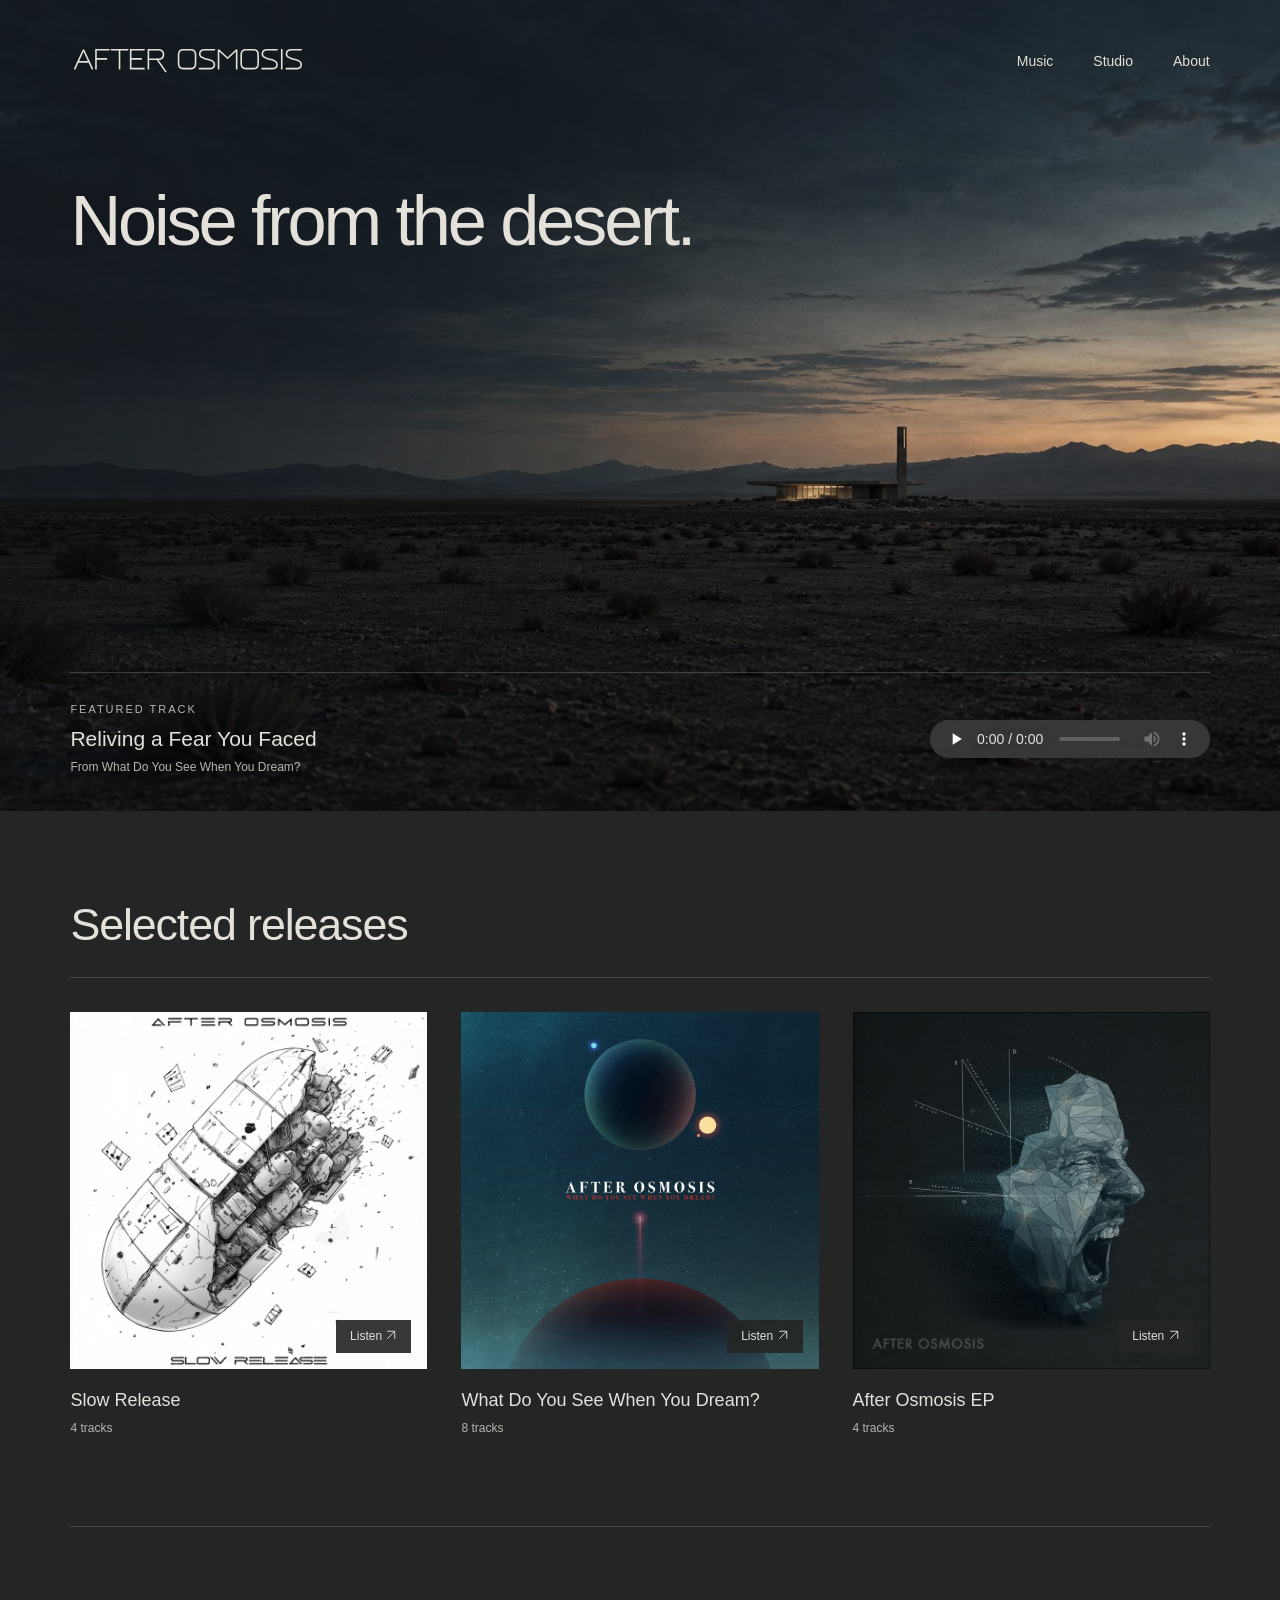
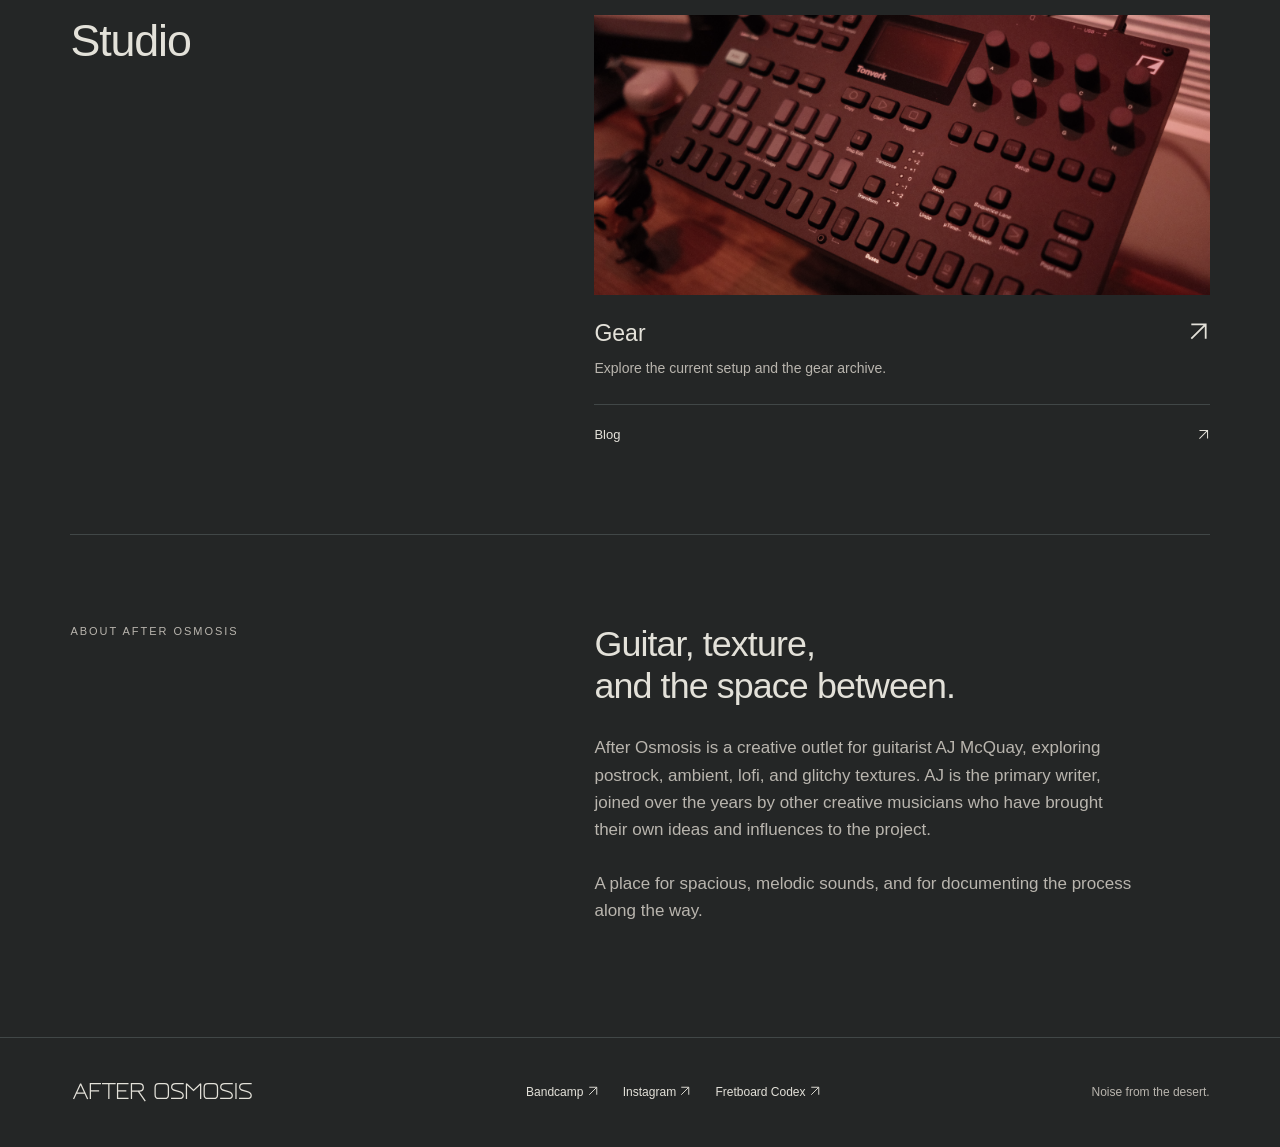
==== index.html @ 3271b765 "Refine about copy and reduce heading size" ====
<!doctype html>
<html lang="en">
<head>
<meta charset="utf-8"><meta name="viewport" content="width=device-width, initial-scale=1">
<title>After Osmosis — Noise from the desert.</title>
<link rel="icon" type="image/png" sizes="16x16" href="favicon-16x16.png?v=ao-2026-2">
<link rel="icon" type="image/png" sizes="32x32" href="favicon-32x32.png?v=ao-2026-2">
<link rel="icon" type="image/svg+xml" sizes="any" href="favicon.svg?v=ao-2026-2">
<link rel="apple-touch-icon" sizes="180x180" href="apple-touch-icon.png?v=ao-2026-2">
<meta name="description" content="Atmospheric guitar music by After Osmosis. Explore releases, listen, and follow the process from the studio.">
<meta name="theme-color" content="#242626">
<link rel="canonical" href="https://afterosmosis.com/">
<meta property="og:title" content="After Osmosis — Noise from the desert."><meta property="og:description" content="Guitar, texture, and the space between."><meta property="og:type" content="website"><meta property="og:image" content="https://afterosmosis.com/images/desert-horizon.jpg">

<link rel="stylesheet" href="redesign.css"><script src="home.js" defer></script>
</head>
<body class="home">
<a class="skip-link" href="#main">Skip to content</a>
<div class="hero">
<img class="hero-landscape" src="images/desert-horizon.jpg" alt="A low, illuminated building beneath a vast desert sky at dusk." fetchpriority="high" width="1672" height="941">
<header class="site-header">
  <a class="site-brand" href="index.html" aria-label="After Osmosis home"><img src="images/ao-text-ivory.svg" alt="After Osmosis" width="1400" height="190"></a>
  <nav aria-label="Main navigation"><a href="index.html#music">Music</a><a href="index.html#studio">Studio</a><a href="index.html#about">About</a></nav>
</header>
<main id="main">
<div class="hero-copy"><h1>Noise from <span class="hero-title-ending">the desert.</span></h1></div>
</main>
<div class="featured" id="featured"><div><p class="eyebrow">Featured track</p><h2>Reliving a Fear You Faced</h2><p class="track-release">From What Do You See When You Dream?</p></div><audio controls preload="none" aria-label="Play Reliving a Fear You Faced" src="music/wdyswyd/06-reliving-a-fear-you-faced.mp3">Your browser does not support audio. <a href="music/wdyswyd/06-reliving-a-fear-you-faced.mp3">Listen to the track</a>.</audio></div>
</div>
<div class="content">
<section class="music-section section" id="music" aria-labelledby="music-title"><div class="section-heading"><div><h2 id="music-title">Selected releases</h2></div></div>
<div class="releases">
<a class="release" href="player.html#album-2"><div class="cover"><img src="images/covers/slow-release.png" alt="Slow Release cover artwork" loading="lazy" width="600" height="600"><span aria-hidden="true">Listen <svg class="link-arrow" viewBox="0 0 16 16" width="16" height="16" fill="none" stroke="currentColor" stroke-width="1.25" aria-hidden="true" focusable="false"><path d="M3 13 13 3M3 3h10v10"/></svg></span></div><h3>Slow Release</h3><p>4 tracks</p></a>
<a class="release" href="player.html#album-1"><div class="cover"><img src="images/covers/wdyswyd.jpg" alt="What Do You See When You Dream? cover artwork" loading="lazy" width="600" height="600"><span aria-hidden="true">Listen <svg class="link-arrow" viewBox="0 0 16 16" width="16" height="16" fill="none" stroke="currentColor" stroke-width="1.25" aria-hidden="true" focusable="false"><path d="M3 13 13 3M3 3h10v10"/></svg></span></div><h3>What Do You See When You Dream?</h3><p>8 tracks</p></a>
<a class="release" href="player.html#album-0"><div class="cover"><img src="images/covers/after-osmosis-ep.jpg" alt="After Osmosis EP cover artwork" loading="lazy" width="600" height="600"><span aria-hidden="true">Listen <svg class="link-arrow" viewBox="0 0 16 16" width="16" height="16" fill="none" stroke="currentColor" stroke-width="1.25" aria-hidden="true" focusable="false"><path d="M3 13 13 3M3 3h10v10"/></svg></span></div><h3>After Osmosis EP</h3><p>4 tracks</p></a>
</div></section>
<section class="studio section" id="studio" aria-labelledby="studio-title"><div class="studio-intro"><h2 id="studio-title">Studio</h2></div><div class="studio-stories"><a class="studio-feature" href="gear.html"><img src="images/gear/tonverk01.jpeg" alt="Elektron Tonverk in the studio" loading="lazy" width="640" height="420"><div><h3>Gear <svg class="link-arrow" viewBox="0 0 16 16" width="16" height="16" fill="none" stroke="currentColor" stroke-width="1.25" aria-hidden="true" focusable="false"><path d="M3 13 13 3M3 3h10v10"/></svg></h3><p>Explore the current setup and the gear archive.</p></div></a><a class="journal-link" href="blog.html"><span>Blog</span><span aria-hidden="true"><svg class="link-arrow" viewBox="0 0 16 16" width="16" height="16" fill="none" stroke="currentColor" stroke-width="1.25" aria-hidden="true" focusable="false"><path d="M3 13 13 3M3 3h10v10"/></svg></span></a></div></section>
<section class="about section" id="about" aria-labelledby="about-title"><p class="eyebrow">About After Osmosis</p><div><h2 id="about-title">Guitar, texture,<br>and the space between.</h2><p>After Osmosis is a creative outlet for guitarist AJ McQuay, exploring postrock, ambient, lofi, and glitchy textures. AJ is the primary writer, joined over the years by other creative musicians who have brought their own ideas and influences to the project.</p><p>A place for spacious, melodic sounds, and for documenting the process along the way.</p></div></section>
</div>
<footer class="site-footer"><a href="index.html" class="site-brand"><img src="images/ao-text-ivory.svg" alt="After Osmosis" width="1400" height="190" loading="lazy"></a><div><a href="https://afterosmosis.bandcamp.com">Bandcamp <svg class="link-arrow" viewBox="0 0 16 16" width="16" height="16" fill="none" stroke="currentColor" stroke-width="1.25" aria-hidden="true" focusable="false"><path d="M3 13 13 3M3 3h10v10"/></svg></a><a href="https://instagram.com/afterosmosis">Instagram <svg class="link-arrow" viewBox="0 0 16 16" width="16" height="16" fill="none" stroke="currentColor" stroke-width="1.25" aria-hidden="true" focusable="false"><path d="M3 13 13 3M3 3h10v10"/></svg></a><a href="https://fretboardcodex.com">Fretboard Codex <svg class="link-arrow" viewBox="0 0 16 16" width="16" height="16" fill="none" stroke="currentColor" stroke-width="1.25" aria-hidden="true" focusable="false"><path d="M3 13 13 3M3 3h10v10"/></svg></a></div><p>Noise from the desert.</p></footer>
</body></html>
---- redesign.css ----
/* Desert horizon: plain static CSS, shared by the landing and existing pages. */
:root {
  color-scheme:dark;
  --bg:#242626;
  --bg-2:#292d2d;
  --panel:#292d2d;
  --line:#e3e1d9;
  --line-2:#b9b5ae;
  --line-dim:#535956;
  --ink:#e3e1d9;
  --ink-dim:#b9b5ae;
  --ink-faint:#b9b5ae;
  --accent:#e3e1d9;
  --accent-2:#969089;
  --accent-glow:transparent;
  --hair:#414747;
  --mono:'Avenir Next',Avenir,'Segoe UI',sans-serif;
  --petrol:#3e5555
}
* {
  box-sizing:border-box
}
html {
  scroll-behavior:smooth;
  scroll-padding-top:32px;
  background:var(--bg)
}
body {
  margin:0;
  background:var(--bg);
  color:var(--ink);
  font-family:var(--mono);
  font-size:16px;
  line-height:1.6;
  -webkit-font-smoothing:antialiased;
  text-transform:none
}
a {
  color:inherit;
  text-decoration:none
}
button,input {
  font:inherit
}
a,button,input {
  touch-action:manipulation
}
a:focus-visible,button:focus-visible,input:focus-visible,audio:focus-visible {
  outline:2px solid var(--ink);
  outline-offset:6px
}
a:hover {
  color:#fff
}
img {
  max-width:100%;
  display:block
}
h1,h2,h3,p {
  margin:0
}
h1,h2,h3 {
  font-weight:400;
  line-height:1.15
}
.eyebrow {
  font-size:11px;
  letter-spacing:.18em;
  text-transform:uppercase;
  color:var(--ink-dim);
  margin-bottom:17px
}
.skip-link {
  position:fixed;
  top:12px;
  left:20px;
  padding:12px 20px;
  background:var(--ink);
  color:var(--bg);
  z-index:100;
  transform:translateY(-160%)
}
.skip-link:focus {
  transform:none;
  color:var(--bg)
}
.site-header {
  position:relative;
  z-index:2;
  padding:42px 5.5%;
  display:flex;
  align-items:center;
  justify-content:space-between;
  gap:30px
}
.site-brand img {
  width:236px;
  height:auto
}
.site-header nav {
  display:flex;
  gap:40px;
  font-size:14px
}
.site-header nav a {
  padding:8px 0
}
.hero {
  position:relative;
  isolation:isolate;
  background:#172024
}
.hero-landscape {
  position:absolute;
  inset:0;
  width:100%;
  height:100%;
  object-fit:cover;
  object-position:65% center;
  z-index:-2
}
.hero:after {
  content:'';
  position:absolute;
  inset:0;
  z-index:-1;
  background:linear-gradient(90deg,rgba(12,20,24,.25),transparent 70%)
}
.hero-copy {
  padding:62px 5.5% 170px;
  min-height:550px
}
.hero h1 {
  font-size:clamp(36px,5.5vw,88px);
  font-weight:400;
  letter-spacing:-.045em;
  line-height:1.05
}
.hero-actions {
  display:flex;
  gap:30px;
  align-items:center;
  margin-top:34px
}
.outline-link {
  border:1px solid #89918d;
  display:inline-flex;
  gap:42px;
  align-items:center;
  padding:12px 22px;
  font-size:14px;
  background:#202a2c40
}
.outline-link:hover {
  background:var(--petrol)
}
.text-link {
  font-size:13px;
  display:inline-flex;
  align-items:center;
  gap:15px;
  border-bottom:1px solid transparent;
  padding:5px 0
}
.text-link:hover {
  border-color:currentColor
}
.featured {
  margin:0 5.5%;
  border-top:1px solid #7a817666;
  padding:28px 0 34px;
  display:grid;
  grid-template-columns:1fr auto;
  align-items:center;
  gap:35px
}
.featured .eyebrow {
  margin-bottom:8px
}
.featured h2 {
  font-size:21px
}
.track-release {
  font-size:12px;
  color:#b9b5ae;
  margin-top:7px
}
.featured audio {
  width:280px;
  height:38px
}
.content {
  max-width:1600px;
  margin:auto;
  padding:0 5.5%
}
.section {
  padding:88px 0
}
.section-heading {
  display:flex;
  justify-content:space-between;
  align-items:end;
  border-bottom:1px solid var(--hair);
  padding-bottom:26px;
  margin-bottom:34px
}
.section h2 {
  font-size:clamp(32px,3.5vw,48px);
  letter-spacing:-.025em
}
.section-heading .eyebrow {
  margin-bottom:12px
}
.releases {
  display:grid;
  grid-template-columns:repeat(3,1fr);
  gap:34px
}
.cover {
  position:relative;
  overflow:hidden;
  background:var(--bg-2)
}
.cover img {
  width:100%;
  height:auto;
  aspect-ratio:1;
  object-fit:cover;
  transition:transform .4s
}
.cover span {
  position:absolute;
  bottom:16px;
  right:16px;
  background:#242626e8;
  padding:7px 14px;
  font-size:12px
}
.release:hover img {
  transform:scale(1.025)
}
.release h3 {
  font-size:18px;
  line-height:1.4;
  margin-top:19px
}
.release p {
  font-size:12px;
  color:var(--ink-dim);
  margin-top:6px
}
.studio {
  border-top:1px solid var(--hair);
  display:grid;
  grid-template-columns:1fr 1.5fr;
  gap:10%
}
.studio-intro>p:not(.eyebrow) {
  color:var(--ink-dim);
  margin:26px 0 35px;
  font-size:20px
}
.studio-feature {
  display:block
}
.studio-feature>img {
  width:100%;
  height:280px;
  object-fit:cover;
  object-position:center 55%;
  filter:saturate(.65)
}
.studio-feature>div {
  padding:25px 0
}
.studio-feature .eyebrow {
  margin-bottom:10px
}
.studio-feature h3 {
  display:flex;
  justify-content:space-between;
  font-size:23px;
  gap:15px
}
.studio-feature div>p:last-child {
  color:var(--ink-dim);
  font-size:14px;
  margin-top:10px
}
.journal-link {
  display:flex;
  justify-content:space-between;
  gap:20px;
  border-top:1px solid var(--hair);
  padding-top:20px;
  font-size:13px
}
.about {
  border-top:1px solid var(--hair);
  display:grid;
  grid-template-columns:1fr 1.5fr;
  gap:10%
}
.about h2 {
  font-size:clamp(28px,2.8vw,38px);
  line-height:1.18
}
.about div>p {
  max-width:540px;
  color:var(--ink-dim);
  margin:27px 0 24px;
  font-size:17px
}
.site-footer {
  padding:42px 5.5%;
  border-top:1px solid var(--hair);
  display:flex;
  align-items:center;
  justify-content:space-between;
  gap:35px
}
.site-footer .site-brand img {
  width:185px
}
.site-footer>div {
  display:flex;
  gap:24px;
  font-size:12px
}
.site-footer>p {
  color:var(--ink-dim);
  font-size:12px
}
/* Retain the player, journal, gear data and their established URLs. */
.interior:before {
  display:none
}
.interior .site-header {
  border-bottom:1px solid var(--hair)
}
.interior .page {
  padding-top:60px;
  padding-bottom:70px;
  max-width:1080px
}
.interior-heading {
  margin-bottom:38px
}
.interior-heading h1 {
  font-size:48px;
  letter-spacing:-.035em
}
.interior .panel {
  border:0;
  border-top:1px solid var(--line-dim);
  background:transparent
}
.interior .panel:before,.interior .panel:after {
  display:none
}
.interior .panel-bar {
  background:transparent;
  padding:15px 0
}
.interior .panel-bd {
  padding:22px 0
}
.interior .foot .dot {
  display:none
}
.interior .album-hd,.interior .track {
  width:100%;
  text-align:left;
  background:transparent;
  border:0;
  color:inherit;
  font:inherit
}
.interior .album-hd {
  min-height:68px
}
.interior .track {
  min-height:48px
}
.interior .album-ti {
  font-size:17px
}
.interior .foot {
  border-top:1px solid var(--hair)
}
@media(min-width:1700px) {
  .hero-copy {
    padding-top:100px;
    padding-bottom:220px
  }
}
@media(max-width:1000px) {
  .featured {
    grid-template-columns:1fr auto;
    gap:20px
  }
  .featured>.text-link {
    grid-column:1/-1
  }
  .site-footer {
    flex-wrap:wrap
  }
  .hero-copy {
    padding-bottom:140px
  }
  .site-brand img {
    width:200px
  }
  .releases {
    gap:22px
  }
}
@media(max-width:640px) {
  html {
    scroll-padding-top:20px
  }
  .site-header {
    padding:26px 6%;
    align-items:flex-start;
    gap:18px;
    flex-direction:column
  }
  .site-brand img {
    width:194px
  }
  .site-header nav {
    gap:30px;
    font-size:13px
  }
  .hero-landscape {
    object-position:68% center
  }
  .hero-copy {
    padding:45px 6% 150px;
    min-height:0
  }
  .hero h1 {
    font-size:clamp(48px,15.9vw,62px)
  }
  .hero-title-ending {
    display:block
  }
  .hero-actions {
    gap:20px;
    flex-wrap:wrap;
    margin-top:26px
  }
  .outline-link {
    padding:10px 15px;
    gap:24px
  }
  .featured {
    margin:0;
    padding:24px 6% 28px;
    background:#202626e8;
    grid-template-columns:1fr;
    gap:18px
  }
  .featured audio {
    width:100%;
    max-width:380px
  }
  .featured h2 {
    font-size:22px
  }
  .featured>.text-link {
    justify-self:start
  }
  .content {
    padding:0 6%
  }
  .section {
    padding:56px 0
  }
  .section-heading {
    align-items:start;
    gap:20px;
    flex-direction:column
  }
  .releases {
    grid-template-columns:1fr;
    gap:36px
  }
  .release h3 {
    font-size:20px
  }
  .studio,.about {
    grid-template-columns:1fr;
    gap:30px
  }
  .studio-intro>p:not(.eyebrow) {
    margin:20px 0
  }
  .studio-feature>img {
    height:230px
  }
  .journal-link {
    flex-direction:column;
    gap:8px
  }
  .site-footer {
    padding:35px 6%;
    flex-direction:column;
    align-items:start;
    gap:26px
  }
  .site-footer>div {
    flex-wrap:wrap;
    gap:18px
  }
  .interior .page {
    padding:38px 6% 55px
  }
  .interior-heading h1 {
    font-size:38px
  }
  .interior .album-ti {
    font-size:15px
  }
}
@media(prefers-reduced-motion:reduce) {
  html {
    scroll-behavior:auto
  }
  *,*:before,*:after {
    animation:none!important;
    transition:none!important
  }
}
.interior .album:not(.open) .tracks {
  display:none
}

/* Vector arrows avoid platform-dependent emoji presentation on iOS. */
.link-arrow {
  display: inline-block;
  width: 1em;
  height: 1em;
  flex-shrink: 0;
  vertical-align: -0.125em;
}
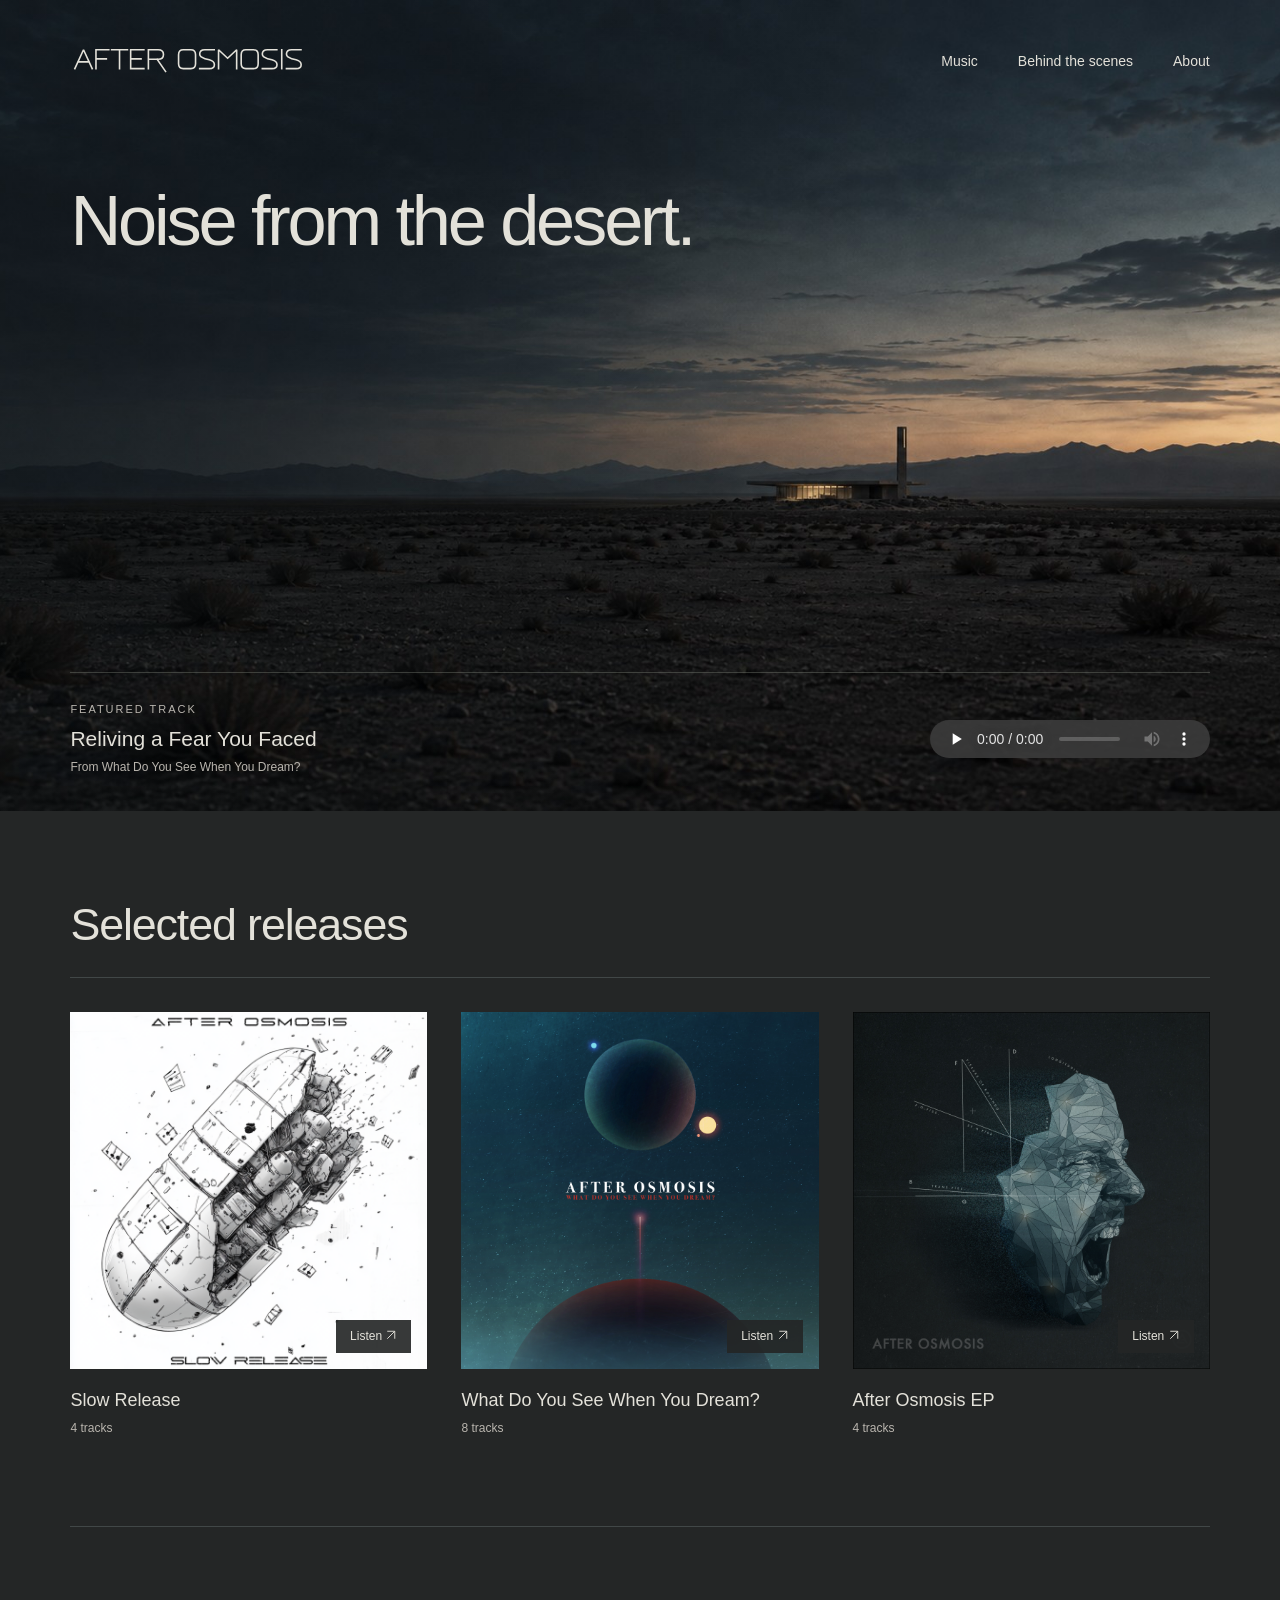
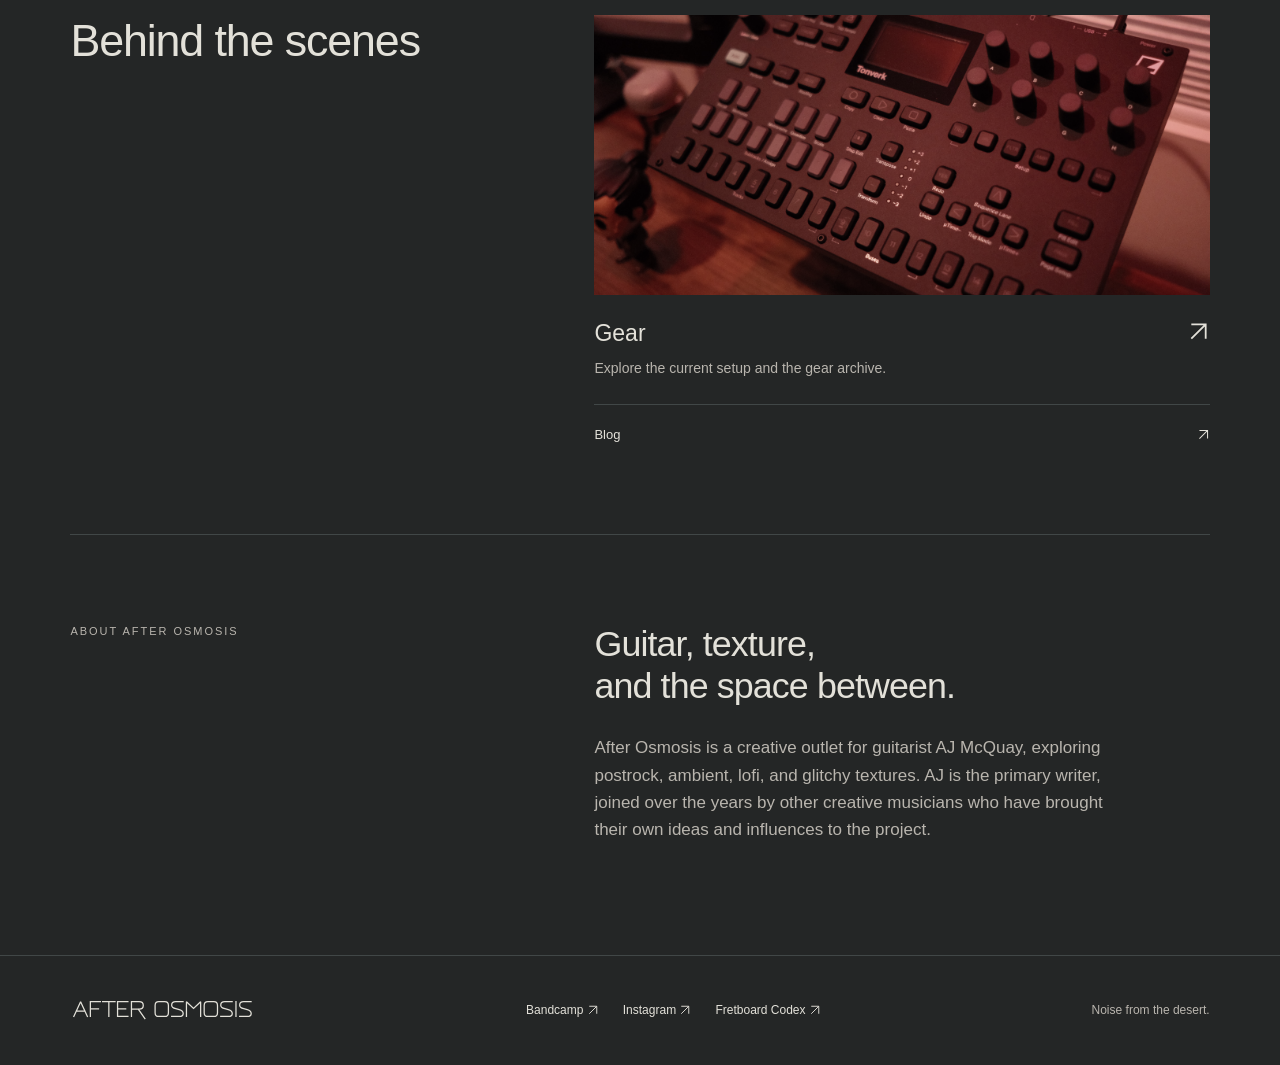
==== commit ef170724: "Rename Studio section and trim about copy" ====
--- a/index.html
+++ b/index.html
@@ -20,7 +20,7 @@
 <img class="hero-landscape" src="images/desert-horizon.jpg" alt="A low, illuminated building beneath a vast desert sky at dusk." fetchpriority="high" width="1672" height="941">
 <header class="site-header">
   <a class="site-brand" href="index.html" aria-label="After Osmosis home"><img src="images/ao-text-ivory.svg" alt="After Osmosis" width="1400" height="190"></a>
-  <nav aria-label="Main navigation"><a href="index.html#music">Music</a><a href="index.html#studio">Studio</a><a href="index.html#about">About</a></nav>
+  <nav aria-label="Main navigation"><a href="index.html#music">Music</a><a href="index.html#studio">Behind the scenes</a><a href="index.html#about">About</a></nav>
 </header>
 <main id="main">
 <div class="hero-copy"><h1>Noise from <span class="hero-title-ending">the desert.</span></h1></div>
@@ -34,8 +34,8 @@
 <a class="release" href="player.html#album-1"><div class="cover"><img src="images/covers/wdyswyd.jpg" alt="What Do You See When You Dream? cover artwork" loading="lazy" width="600" height="600"><span aria-hidden="true">Listen <svg class="link-arrow" viewBox="0 0 16 16" width="16" height="16" fill="none" stroke="currentColor" stroke-width="1.25" aria-hidden="true" focusable="false"><path d="M3 13 13 3M3 3h10v10"/></svg></span></div><h3>What Do You See When You Dream?</h3><p>8 tracks</p></a>
 <a class="release" href="player.html#album-0"><div class="cover"><img src="images/covers/after-osmosis-ep.jpg" alt="After Osmosis EP cover artwork" loading="lazy" width="600" height="600"><span aria-hidden="true">Listen <svg class="link-arrow" viewBox="0 0 16 16" width="16" height="16" fill="none" stroke="currentColor" stroke-width="1.25" aria-hidden="true" focusable="false"><path d="M3 13 13 3M3 3h10v10"/></svg></span></div><h3>After Osmosis EP</h3><p>4 tracks</p></a>
 </div></section>
-<section class="studio section" id="studio" aria-labelledby="studio-title"><div class="studio-intro"><h2 id="studio-title">Studio</h2></div><div class="studio-stories"><a class="studio-feature" href="gear.html"><img src="images/gear/tonverk01.jpeg" alt="Elektron Tonverk in the studio" loading="lazy" width="640" height="420"><div><h3>Gear <svg class="link-arrow" viewBox="0 0 16 16" width="16" height="16" fill="none" stroke="currentColor" stroke-width="1.25" aria-hidden="true" focusable="false"><path d="M3 13 13 3M3 3h10v10"/></svg></h3><p>Explore the current setup and the gear archive.</p></div></a><a class="journal-link" href="blog.html"><span>Blog</span><span aria-hidden="true"><svg class="link-arrow" viewBox="0 0 16 16" width="16" height="16" fill="none" stroke="currentColor" stroke-width="1.25" aria-hidden="true" focusable="false"><path d="M3 13 13 3M3 3h10v10"/></svg></span></a></div></section>
-<section class="about section" id="about" aria-labelledby="about-title"><p class="eyebrow">About After Osmosis</p><div><h2 id="about-title">Guitar, texture,<br>and the space between.</h2><p>After Osmosis is a creative outlet for guitarist AJ McQuay, exploring postrock, ambient, lofi, and glitchy textures. AJ is the primary writer, joined over the years by other creative musicians who have brought their own ideas and influences to the project.</p><p>A place for spacious, melodic sounds, and for documenting the process along the way.</p></div></section>
+<section class="studio section" id="studio" aria-labelledby="studio-title"><div class="studio-intro"><h2 id="studio-title">Behind the scenes</h2></div><div class="studio-stories"><a class="studio-feature" href="gear.html"><img src="images/gear/tonverk01.jpeg" alt="Elektron Tonverk in the studio" loading="lazy" width="640" height="420"><div><h3>Gear <svg class="link-arrow" viewBox="0 0 16 16" width="16" height="16" fill="none" stroke="currentColor" stroke-width="1.25" aria-hidden="true" focusable="false"><path d="M3 13 13 3M3 3h10v10"/></svg></h3><p>Explore the current setup and the gear archive.</p></div></a><a class="journal-link" href="blog.html"><span>Blog</span><span aria-hidden="true"><svg class="link-arrow" viewBox="0 0 16 16" width="16" height="16" fill="none" stroke="currentColor" stroke-width="1.25" aria-hidden="true" focusable="false"><path d="M3 13 13 3M3 3h10v10"/></svg></span></a></div></section>
+<section class="about section" id="about" aria-labelledby="about-title"><p class="eyebrow">About After Osmosis</p><div><h2 id="about-title">Guitar, texture,<br>and the space between.</h2><p>After Osmosis is a creative outlet for guitarist AJ McQuay, exploring postrock, ambient, lofi, and glitchy textures. AJ is the primary writer, joined over the years by other creative musicians who have brought their own ideas and influences to the project.</p></div></section>
 </div>
 <footer class="site-footer"><a href="index.html" class="site-brand"><img src="images/ao-text-ivory.svg" alt="After Osmosis" width="1400" height="190" loading="lazy"></a><div><a href="https://afterosmosis.bandcamp.com">Bandcamp <svg class="link-arrow" viewBox="0 0 16 16" width="16" height="16" fill="none" stroke="currentColor" stroke-width="1.25" aria-hidden="true" focusable="false"><path d="M3 13 13 3M3 3h10v10"/></svg></a><a href="https://instagram.com/afterosmosis">Instagram <svg class="link-arrow" viewBox="0 0 16 16" width="16" height="16" fill="none" stroke="currentColor" stroke-width="1.25" aria-hidden="true" focusable="false"><path d="M3 13 13 3M3 3h10v10"/></svg></a><a href="https://fretboardcodex.com">Fretboard Codex <svg class="link-arrow" viewBox="0 0 16 16" width="16" height="16" fill="none" stroke="currentColor" stroke-width="1.25" aria-hidden="true" focusable="false"><path d="M3 13 13 3M3 3h10v10"/></svg></a></div><p>Noise from the desert.</p></footer>
 </body></html>
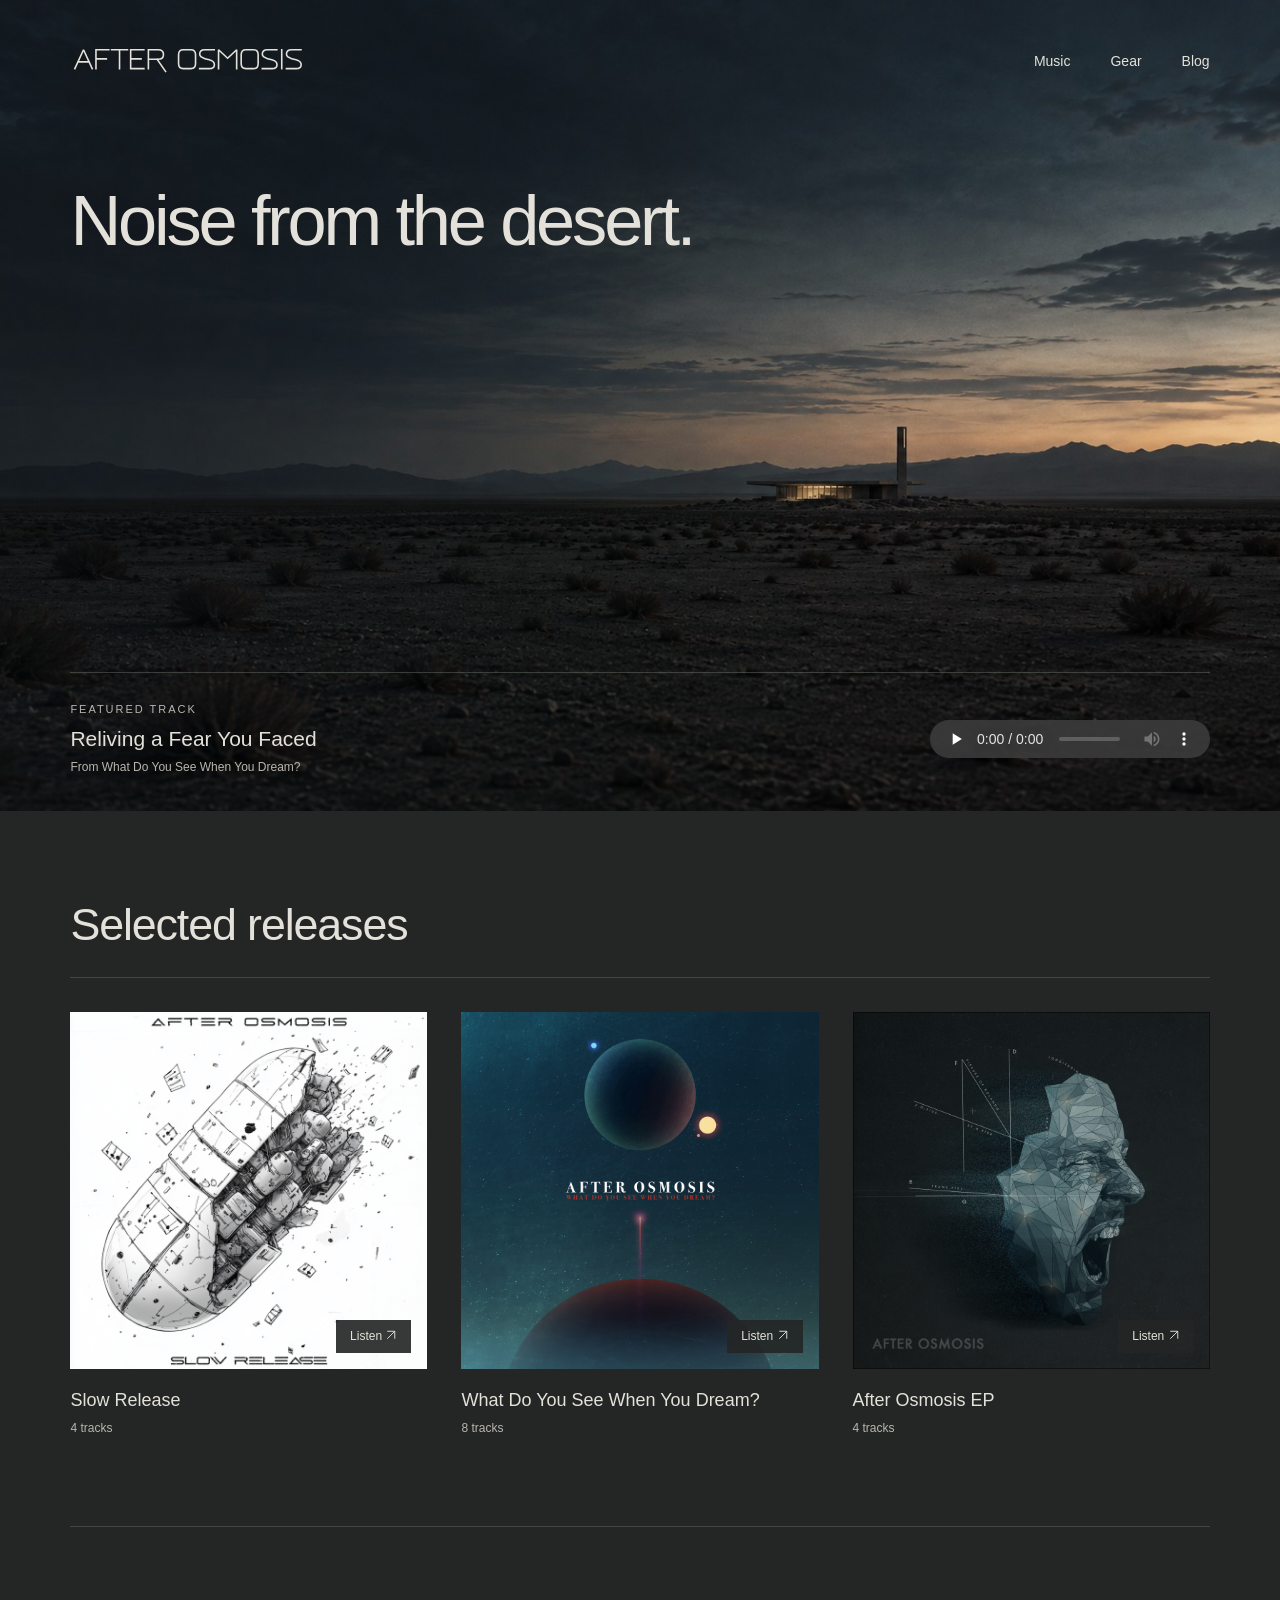
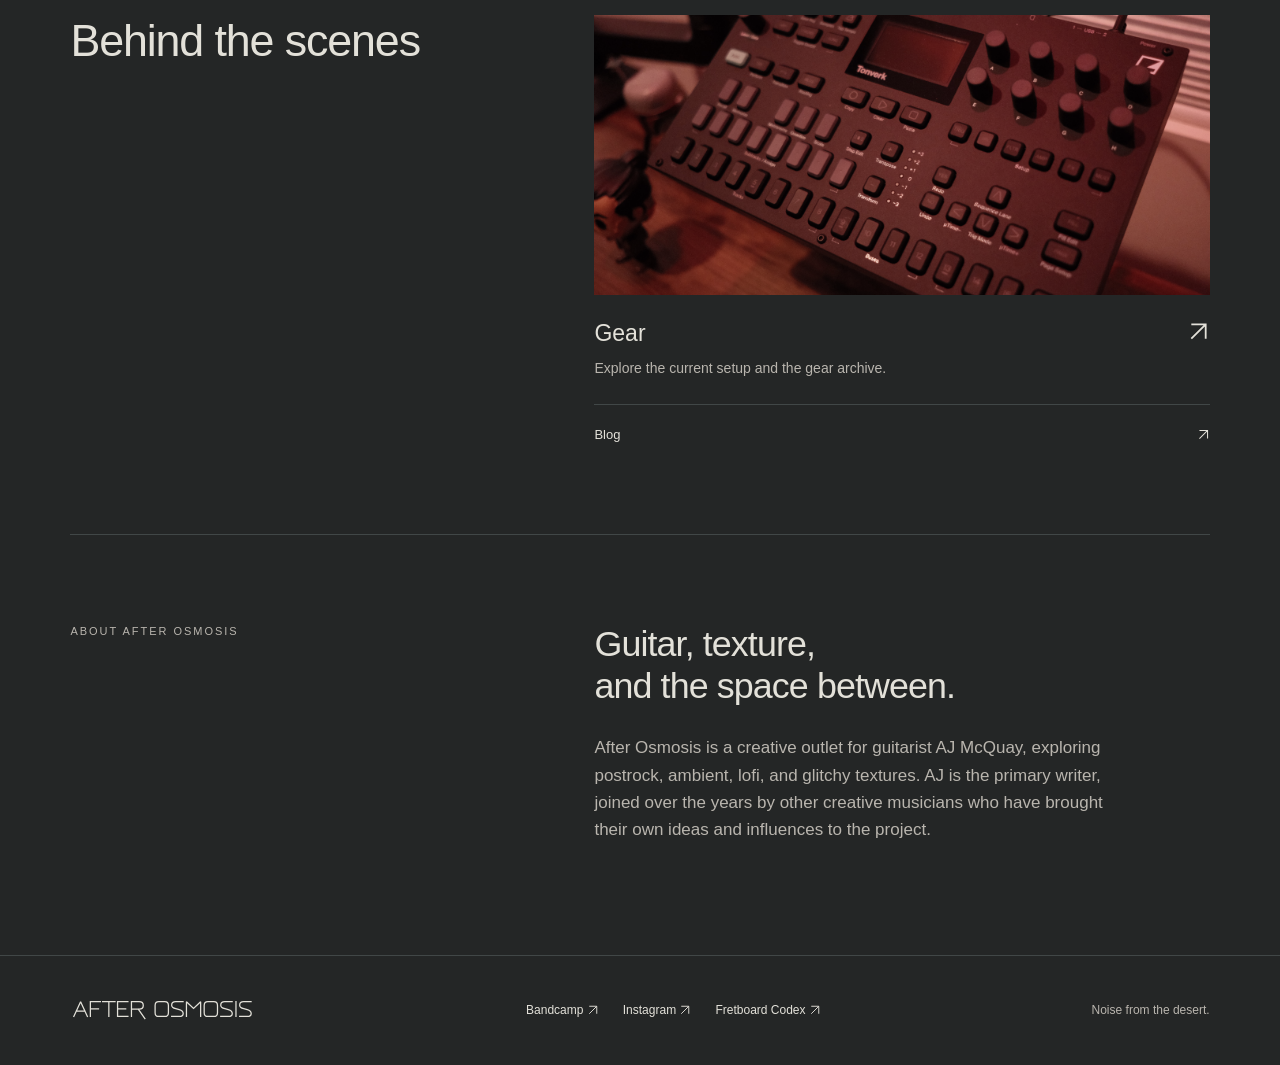
==== commit 30354984: "Use direct Music Gear Blog navigation across site" ====
--- a/index.html
+++ b/index.html
@@ -20,7 +20,7 @@
 <img class="hero-landscape" src="images/desert-horizon.jpg" alt="A low, illuminated building beneath a vast desert sky at dusk." fetchpriority="high" width="1672" height="941">
 <header class="site-header">
   <a class="site-brand" href="index.html" aria-label="After Osmosis home"><img src="images/ao-text-ivory.svg" alt="After Osmosis" width="1400" height="190"></a>
-  <nav aria-label="Main navigation"><a href="index.html#music">Music</a><a href="index.html#studio">Behind the scenes</a><a href="index.html#about">About</a></nav>
+  <nav aria-label="Main navigation"><a href="player.html">Music</a><a href="gear.html">Gear</a><a href="blog.html">Blog</a></nav>
 </header>
 <main id="main">
 <div class="hero-copy"><h1>Noise from <span class="hero-title-ending">the desert.</span></h1></div>
--- a/redesign.css
+++ b/redesign.css
@@ -105,6 +105,11 @@
 .site-header nav a {
   padding:8px 0
 }
+.site-header nav a[aria-current="page"] {
+  text-decoration:underline;
+  text-decoration-thickness:1px;
+  text-underline-offset:6px
+}
 .hero {
   position:relative;
   isolation:isolate;
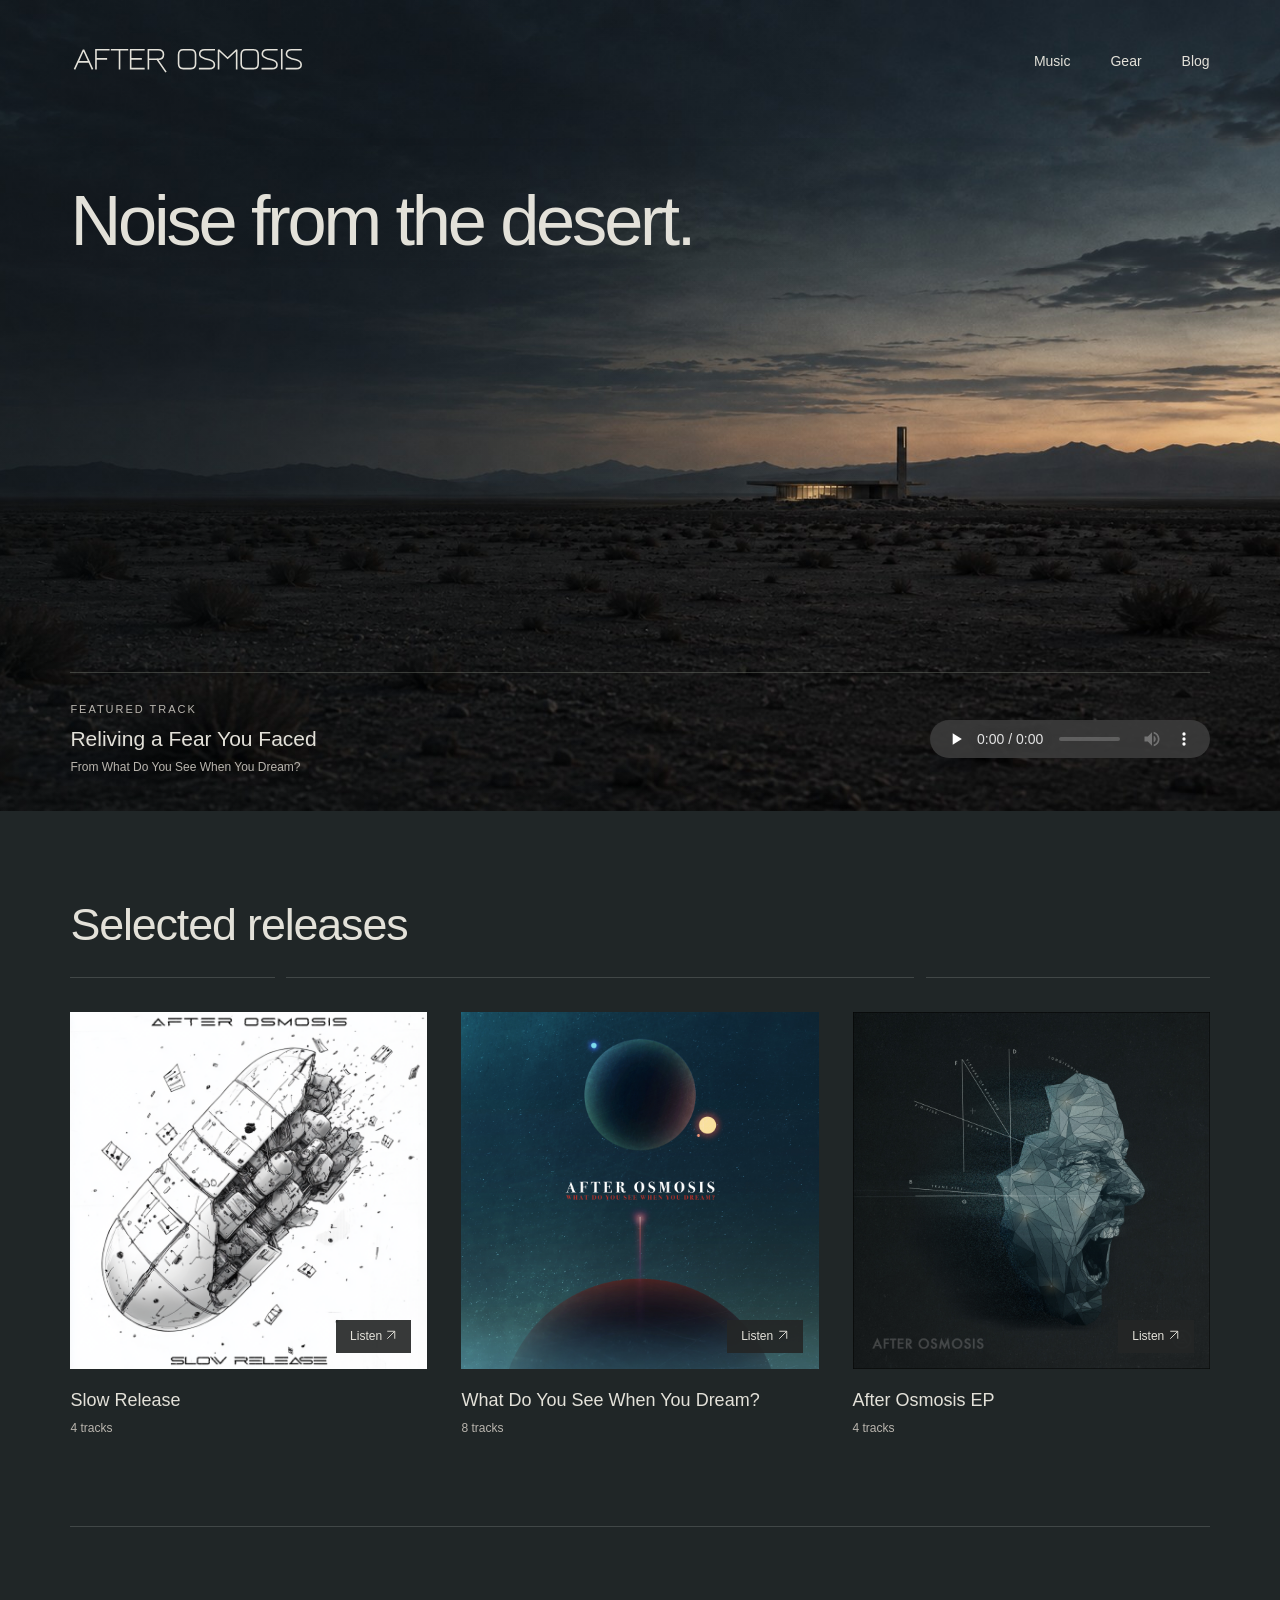
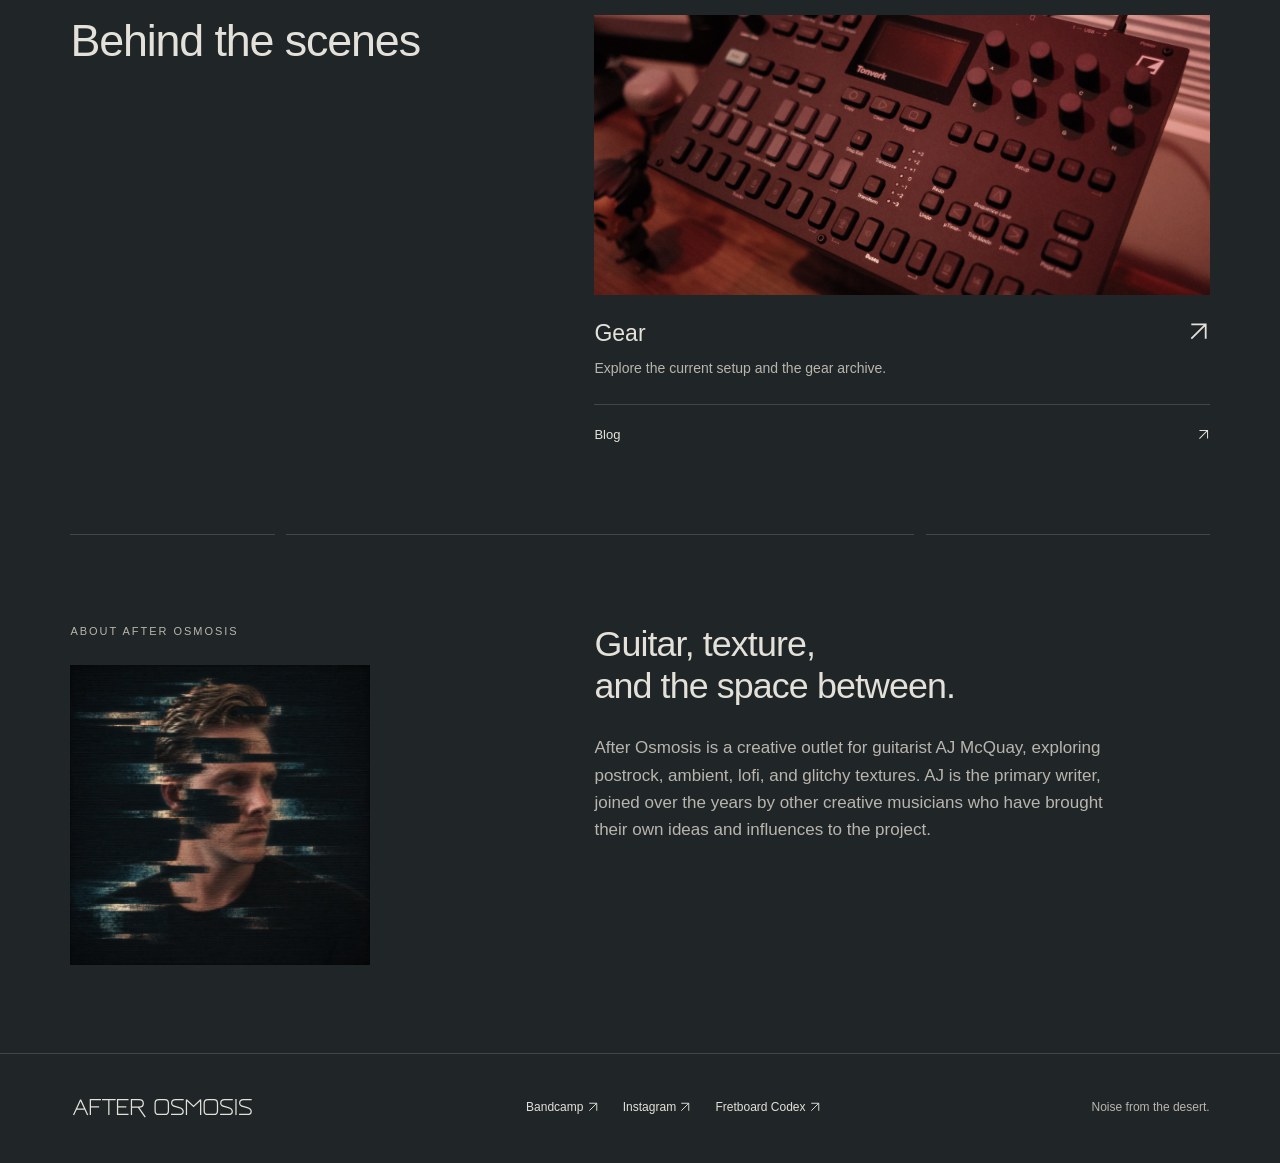
==== commit 161d4e00: "Add restrained signal accents and artist portrait" ====
--- a/index.html
+++ b/index.html
@@ -8,7 +8,7 @@
 <link rel="icon" type="image/svg+xml" sizes="any" href="favicon.svg?v=ao-2026-2">
 <link rel="apple-touch-icon" sizes="180x180" href="apple-touch-icon.png?v=ao-2026-2">
 <meta name="description" content="Atmospheric guitar music by After Osmosis. Explore releases, listen, and follow the process from the studio.">
-<meta name="theme-color" content="#242626">
+<meta name="theme-color" content="#202627">
 <link rel="canonical" href="https://afterosmosis.com/">
 <meta property="og:title" content="After Osmosis — Noise from the desert."><meta property="og:description" content="Guitar, texture, and the space between."><meta property="og:type" content="website"><meta property="og:image" content="https://afterosmosis.com/images/desert-horizon.jpg">
 
@@ -18,6 +18,7 @@
 <a class="skip-link" href="#main">Skip to content</a>
 <div class="hero">
 <img class="hero-landscape" src="images/desert-horizon.jpg" alt="A low, illuminated building beneath a vast desert sky at dusk." fetchpriority="high" width="1672" height="941">
+<img class="hero-landscape hero-signal" src="images/desert-horizon.jpg" alt="" aria-hidden="true" width="1672" height="941">
 <header class="site-header">
   <a class="site-brand" href="index.html" aria-label="After Osmosis home"><img src="images/ao-text-ivory.svg" alt="After Osmosis" width="1400" height="190"></a>
   <nav aria-label="Main navigation"><a href="player.html">Music</a><a href="gear.html">Gear</a><a href="blog.html">Blog</a></nav>
@@ -35,7 +36,7 @@
 <a class="release" href="player.html#album-0"><div class="cover"><img src="images/covers/after-osmosis-ep.jpg" alt="After Osmosis EP cover artwork" loading="lazy" width="600" height="600"><span aria-hidden="true">Listen <svg class="link-arrow" viewBox="0 0 16 16" width="16" height="16" fill="none" stroke="currentColor" stroke-width="1.25" aria-hidden="true" focusable="false"><path d="M3 13 13 3M3 3h10v10"/></svg></span></div><h3>After Osmosis EP</h3><p>4 tracks</p></a>
 </div></section>
 <section class="studio section" id="studio" aria-labelledby="studio-title"><div class="studio-intro"><h2 id="studio-title">Behind the scenes</h2></div><div class="studio-stories"><a class="studio-feature" href="gear.html"><img src="images/gear/tonverk01.jpeg" alt="Elektron Tonverk in the studio" loading="lazy" width="640" height="420"><div><h3>Gear <svg class="link-arrow" viewBox="0 0 16 16" width="16" height="16" fill="none" stroke="currentColor" stroke-width="1.25" aria-hidden="true" focusable="false"><path d="M3 13 13 3M3 3h10v10"/></svg></h3><p>Explore the current setup and the gear archive.</p></div></a><a class="journal-link" href="blog.html"><span>Blog</span><span aria-hidden="true"><svg class="link-arrow" viewBox="0 0 16 16" width="16" height="16" fill="none" stroke="currentColor" stroke-width="1.25" aria-hidden="true" focusable="false"><path d="M3 13 13 3M3 3h10v10"/></svg></span></a></div></section>
-<section class="about section" id="about" aria-labelledby="about-title"><p class="eyebrow">About After Osmosis</p><div><h2 id="about-title">Guitar, texture,<br>and the space between.</h2><p>After Osmosis is a creative outlet for guitarist AJ McQuay, exploring postrock, ambient, lofi, and glitchy textures. AJ is the primary writer, joined over the years by other creative musicians who have brought their own ideas and influences to the project.</p></div></section>
+<section class="about section" id="about" aria-labelledby="about-title"><div class="about-portrait"><p class="eyebrow">About After Osmosis</p><img src="images/aj-signal-portrait.jpg" alt="AJ McQuay, in a portrait with soft scanlines and fragmented horizontal bands." width="640" height="640" loading="lazy"></div><div><h2 id="about-title">Guitar, texture,<br>and the space between.</h2><p>After Osmosis is a creative outlet for guitarist AJ McQuay, exploring postrock, ambient, lofi, and glitchy textures. AJ is the primary writer, joined over the years by other creative musicians who have brought their own ideas and influences to the project.</p></div></section>
 </div>
 <footer class="site-footer"><a href="index.html" class="site-brand"><img src="images/ao-text-ivory.svg" alt="After Osmosis" width="1400" height="190" loading="lazy"></a><div><a href="https://afterosmosis.bandcamp.com">Bandcamp <svg class="link-arrow" viewBox="0 0 16 16" width="16" height="16" fill="none" stroke="currentColor" stroke-width="1.25" aria-hidden="true" focusable="false"><path d="M3 13 13 3M3 3h10v10"/></svg></a><a href="https://instagram.com/afterosmosis">Instagram <svg class="link-arrow" viewBox="0 0 16 16" width="16" height="16" fill="none" stroke="currentColor" stroke-width="1.25" aria-hidden="true" focusable="false"><path d="M3 13 13 3M3 3h10v10"/></svg></a><a href="https://fretboardcodex.com">Fretboard Codex <svg class="link-arrow" viewBox="0 0 16 16" width="16" height="16" fill="none" stroke="currentColor" stroke-width="1.25" aria-hidden="true" focusable="false"><path d="M3 13 13 3M3 3h10v10"/></svg></a></div><p>Noise from the desert.</p></footer>
 </body></html>
--- a/redesign.css
+++ b/redesign.css
@@ -1,7 +1,7 @@
 /* Desert horizon: plain static CSS, shared by the landing and existing pages. */
 :root {
   color-scheme:dark;
-  --bg:#242626;
+  --bg:#202627;
   --bg-2:#292d2d;
   --panel:#292d2d;
   --line:#e3e1d9;
@@ -550,3 +550,21 @@
   flex-shrink: 0;
   vertical-align: -0.125em;
 }
+
+/* Static signal accents echo the artwork without affecting reading or controls. */
+.hero-signal {
+  pointer-events:none;
+  clip-path:inset(17% 0 60% 0);
+  mask-image:linear-gradient(to bottom,transparent 17%,#000 17% 18%,transparent 18% 32%,#000 32% 33%,transparent 33%);
+  transform:translateX(7px);
+  opacity:.65;
+}
+.about-portrait img {
+  width:min(100%,300px);
+  height:auto;
+  margin-top:24px;
+}
+.about-portrait>.eyebrow { margin:0; font-size:11px }
+.home .about,.home .section-heading {
+  border-image:linear-gradient(to right,var(--hair) 0 18%,transparent 18% 19%,var(--hair) 19% 74%,transparent 74% 75%,var(--hair) 75%) 1;
+}
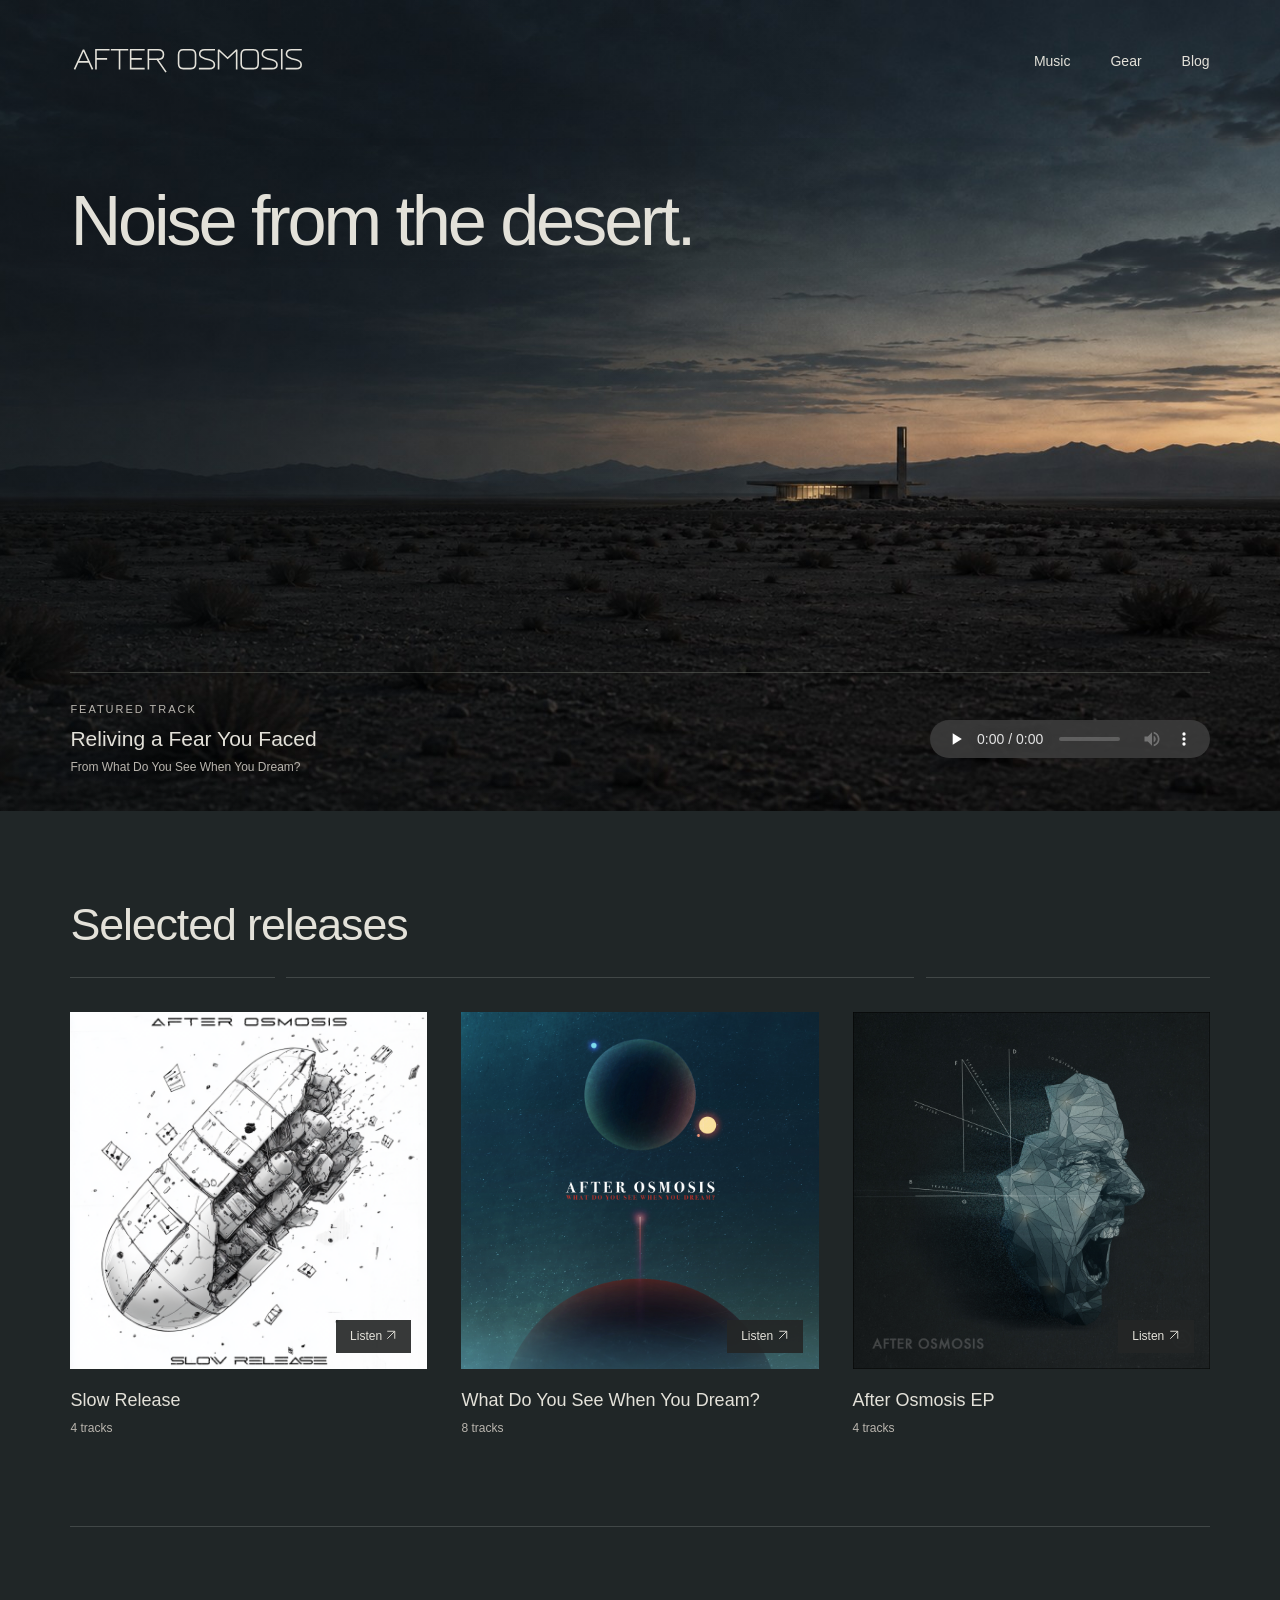
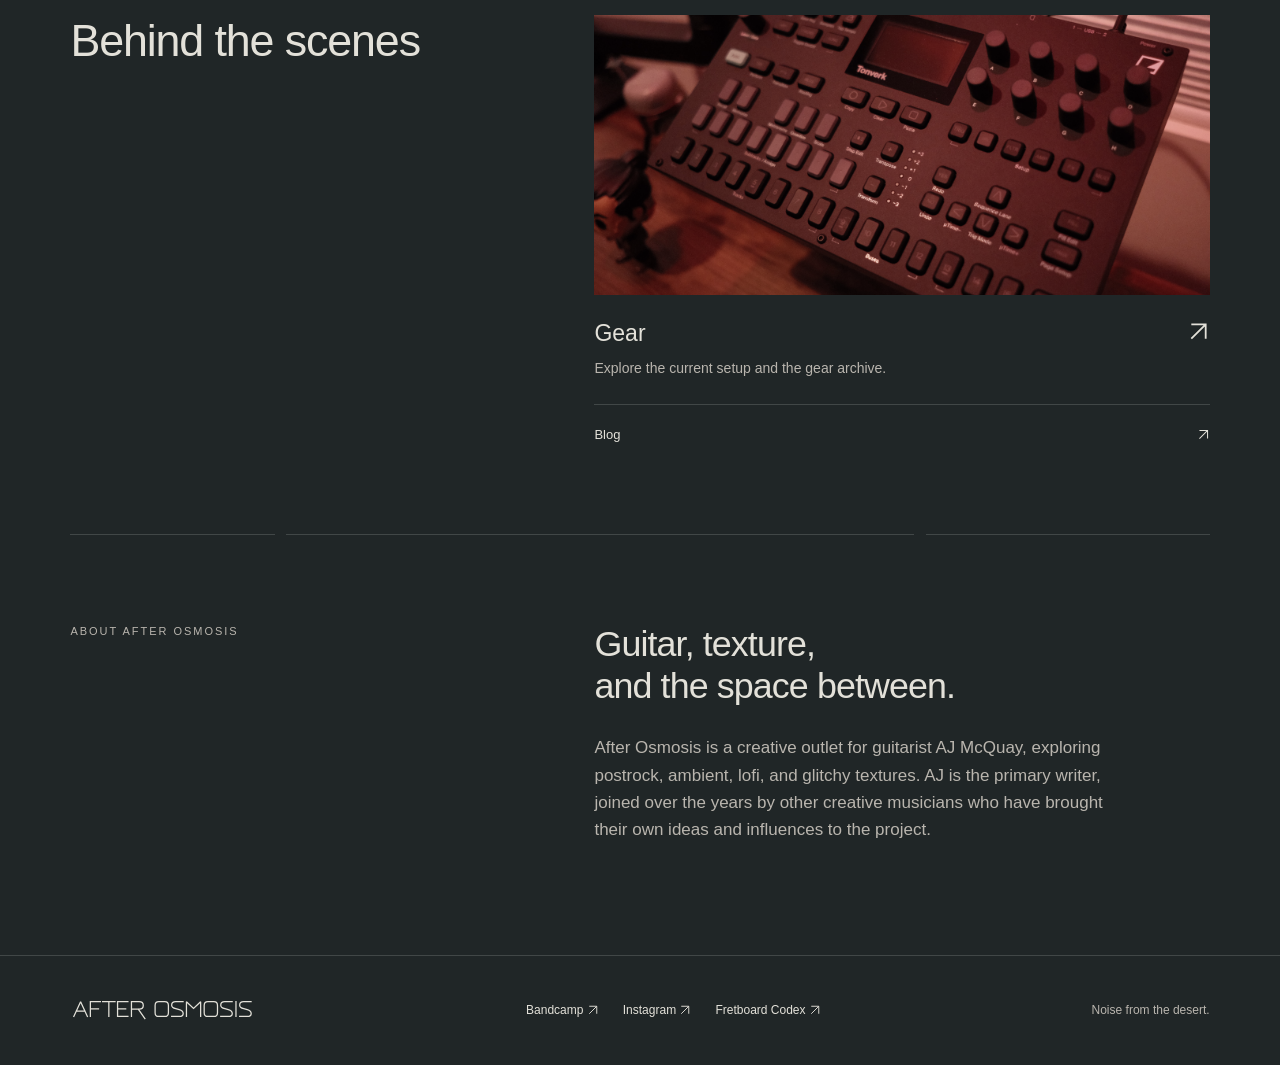
==== commit e445b866: "Restore text-only about section" ====
--- a/index.html
+++ b/index.html
@@ -36,7 +36,7 @@
 <a class="release" href="player.html#album-0"><div class="cover"><img src="images/covers/after-osmosis-ep.jpg" alt="After Osmosis EP cover artwork" loading="lazy" width="600" height="600"><span aria-hidden="true">Listen <svg class="link-arrow" viewBox="0 0 16 16" width="16" height="16" fill="none" stroke="currentColor" stroke-width="1.25" aria-hidden="true" focusable="false"><path d="M3 13 13 3M3 3h10v10"/></svg></span></div><h3>After Osmosis EP</h3><p>4 tracks</p></a>
 </div></section>
 <section class="studio section" id="studio" aria-labelledby="studio-title"><div class="studio-intro"><h2 id="studio-title">Behind the scenes</h2></div><div class="studio-stories"><a class="studio-feature" href="gear.html"><img src="images/gear/tonverk01.jpeg" alt="Elektron Tonverk in the studio" loading="lazy" width="640" height="420"><div><h3>Gear <svg class="link-arrow" viewBox="0 0 16 16" width="16" height="16" fill="none" stroke="currentColor" stroke-width="1.25" aria-hidden="true" focusable="false"><path d="M3 13 13 3M3 3h10v10"/></svg></h3><p>Explore the current setup and the gear archive.</p></div></a><a class="journal-link" href="blog.html"><span>Blog</span><span aria-hidden="true"><svg class="link-arrow" viewBox="0 0 16 16" width="16" height="16" fill="none" stroke="currentColor" stroke-width="1.25" aria-hidden="true" focusable="false"><path d="M3 13 13 3M3 3h10v10"/></svg></span></a></div></section>
-<section class="about section" id="about" aria-labelledby="about-title"><div class="about-portrait"><p class="eyebrow">About After Osmosis</p><img src="images/aj-signal-portrait.jpg" alt="AJ McQuay, in a portrait with soft scanlines and fragmented horizontal bands." width="640" height="640" loading="lazy"></div><div><h2 id="about-title">Guitar, texture,<br>and the space between.</h2><p>After Osmosis is a creative outlet for guitarist AJ McQuay, exploring postrock, ambient, lofi, and glitchy textures. AJ is the primary writer, joined over the years by other creative musicians who have brought their own ideas and influences to the project.</p></div></section>
+<section class="about section" id="about" aria-labelledby="about-title"><p class="eyebrow">About After Osmosis</p><div><h2 id="about-title">Guitar, texture,<br>and the space between.</h2><p>After Osmosis is a creative outlet for guitarist AJ McQuay, exploring postrock, ambient, lofi, and glitchy textures. AJ is the primary writer, joined over the years by other creative musicians who have brought their own ideas and influences to the project.</p></div></section>
 </div>
 <footer class="site-footer"><a href="index.html" class="site-brand"><img src="images/ao-text-ivory.svg" alt="After Osmosis" width="1400" height="190" loading="lazy"></a><div><a href="https://afterosmosis.bandcamp.com">Bandcamp <svg class="link-arrow" viewBox="0 0 16 16" width="16" height="16" fill="none" stroke="currentColor" stroke-width="1.25" aria-hidden="true" focusable="false"><path d="M3 13 13 3M3 3h10v10"/></svg></a><a href="https://instagram.com/afterosmosis">Instagram <svg class="link-arrow" viewBox="0 0 16 16" width="16" height="16" fill="none" stroke="currentColor" stroke-width="1.25" aria-hidden="true" focusable="false"><path d="M3 13 13 3M3 3h10v10"/></svg></a><a href="https://fretboardcodex.com">Fretboard Codex <svg class="link-arrow" viewBox="0 0 16 16" width="16" height="16" fill="none" stroke="currentColor" stroke-width="1.25" aria-hidden="true" focusable="false"><path d="M3 13 13 3M3 3h10v10"/></svg></a></div><p>Noise from the desert.</p></footer>
 </body></html>
--- a/redesign.css
+++ b/redesign.css
@@ -559,12 +559,6 @@
   transform:translateX(7px);
   opacity:.65;
 }
-.about-portrait img {
-  width:min(100%,300px);
-  height:auto;
-  margin-top:24px;
-}
-.about-portrait>.eyebrow { margin:0; font-size:11px }
 .home .about,.home .section-heading {
   border-image:linear-gradient(to right,var(--hair) 0 18%,transparent 18% 19%,var(--hair) 19% 74%,transparent 74% 75%,var(--hair) 75%) 1;
 }
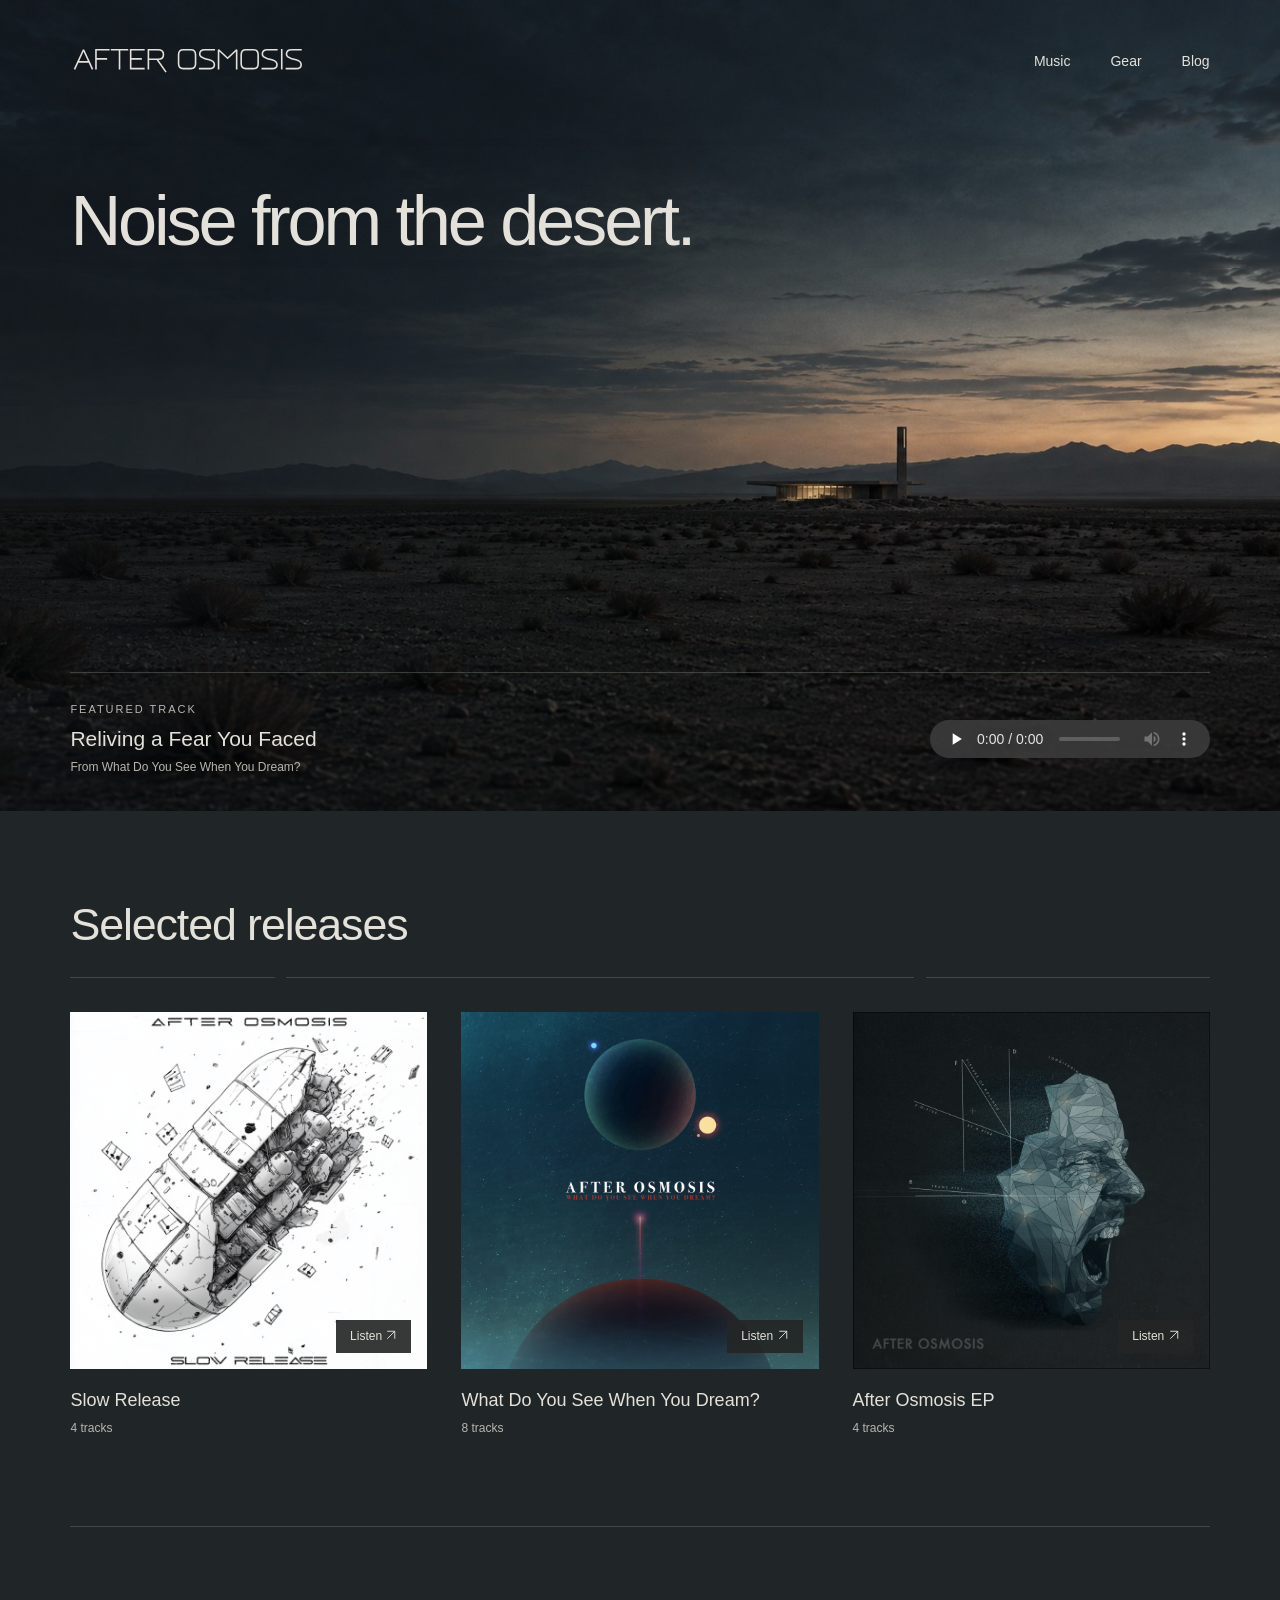
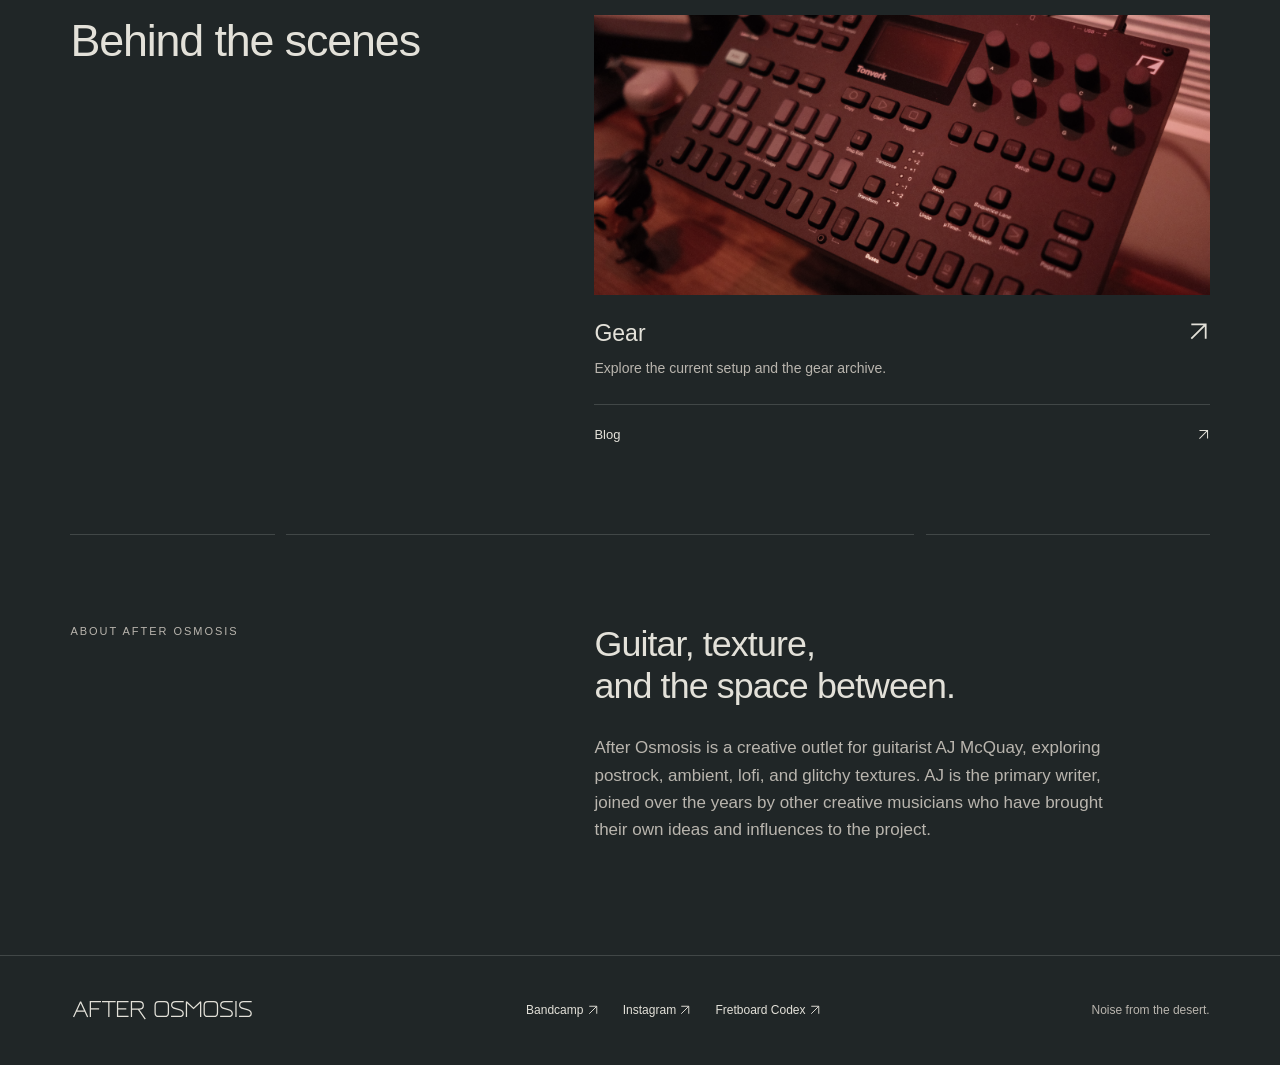
==== commit ac6ee9be: "Brand v2: glitch icon favicons, link-preview card, wordmark R fix - Replace favicons (svg, 16, 32, a" ====
--- a/index.html
+++ b/index.html
@@ -3,14 +3,14 @@
 <head>
 <meta charset="utf-8"><meta name="viewport" content="width=device-width, initial-scale=1">
 <title>After Osmosis — Noise from the desert.</title>
-<link rel="icon" type="image/png" sizes="16x16" href="favicon-16x16.png?v=ao-2026-2">
-<link rel="icon" type="image/png" sizes="32x32" href="favicon-32x32.png?v=ao-2026-2">
-<link rel="icon" type="image/svg+xml" sizes="any" href="favicon.svg?v=ao-2026-2">
-<link rel="apple-touch-icon" sizes="180x180" href="apple-touch-icon.png?v=ao-2026-2">
+<link rel="icon" type="image/png" sizes="16x16" href="favicon-16x16.png?v=ao-2026-3">
+<link rel="icon" type="image/png" sizes="32x32" href="favicon-32x32.png?v=ao-2026-3">
+<link rel="icon" type="image/svg+xml" sizes="any" href="favicon.svg?v=ao-2026-3">
+<link rel="apple-touch-icon" sizes="180x180" href="apple-touch-icon.png?v=ao-2026-3">
 <meta name="description" content="Atmospheric guitar music by After Osmosis. Explore releases, listen, and follow the process from the studio.">
 <meta name="theme-color" content="#202627">
 <link rel="canonical" href="https://afterosmosis.com/">
-<meta property="og:title" content="After Osmosis — Noise from the desert."><meta property="og:description" content="Guitar, texture, and the space between."><meta property="og:type" content="website"><meta property="og:image" content="https://afterosmosis.com/images/desert-horizon.jpg">
+<meta property="og:title" content="After Osmosis — Noise from the desert."><meta property="og:description" content="Guitar, texture, and the space between."><meta property="og:type" content="website"><meta property="og:image" content="https://afterosmosis.com/images/og-share-card-1200x630.jpg"><meta property="og:image:width" content="1200"><meta property="og:image:height" content="630"><meta property="og:image:alt" content="After Osmosis wordmark and barcode over a desert horizon at dusk."><meta name="twitter:card" content="summary_large_image"><meta name="twitter:image" content="https://afterosmosis.com/images/og-share-card-1200x630.jpg">
 
 <link rel="stylesheet" href="redesign.css"><script src="home.js" defer></script>
 </head>
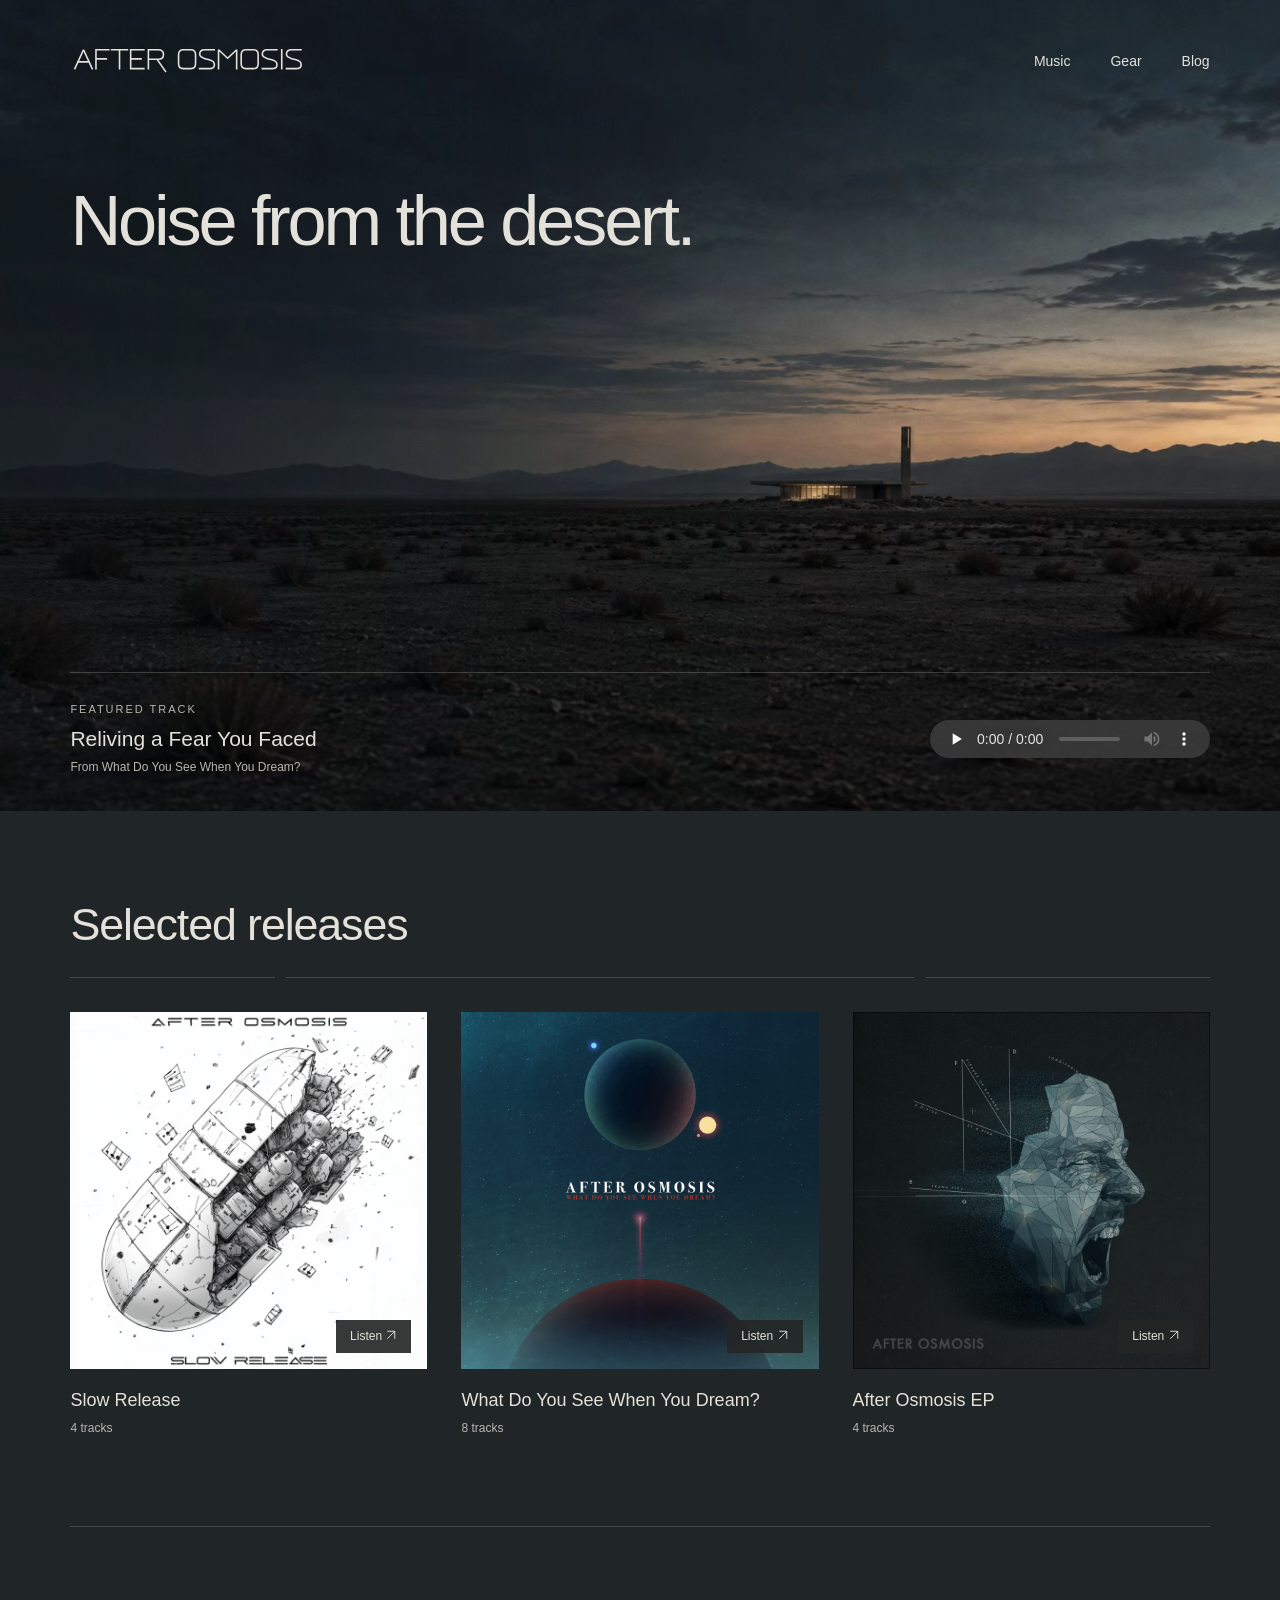
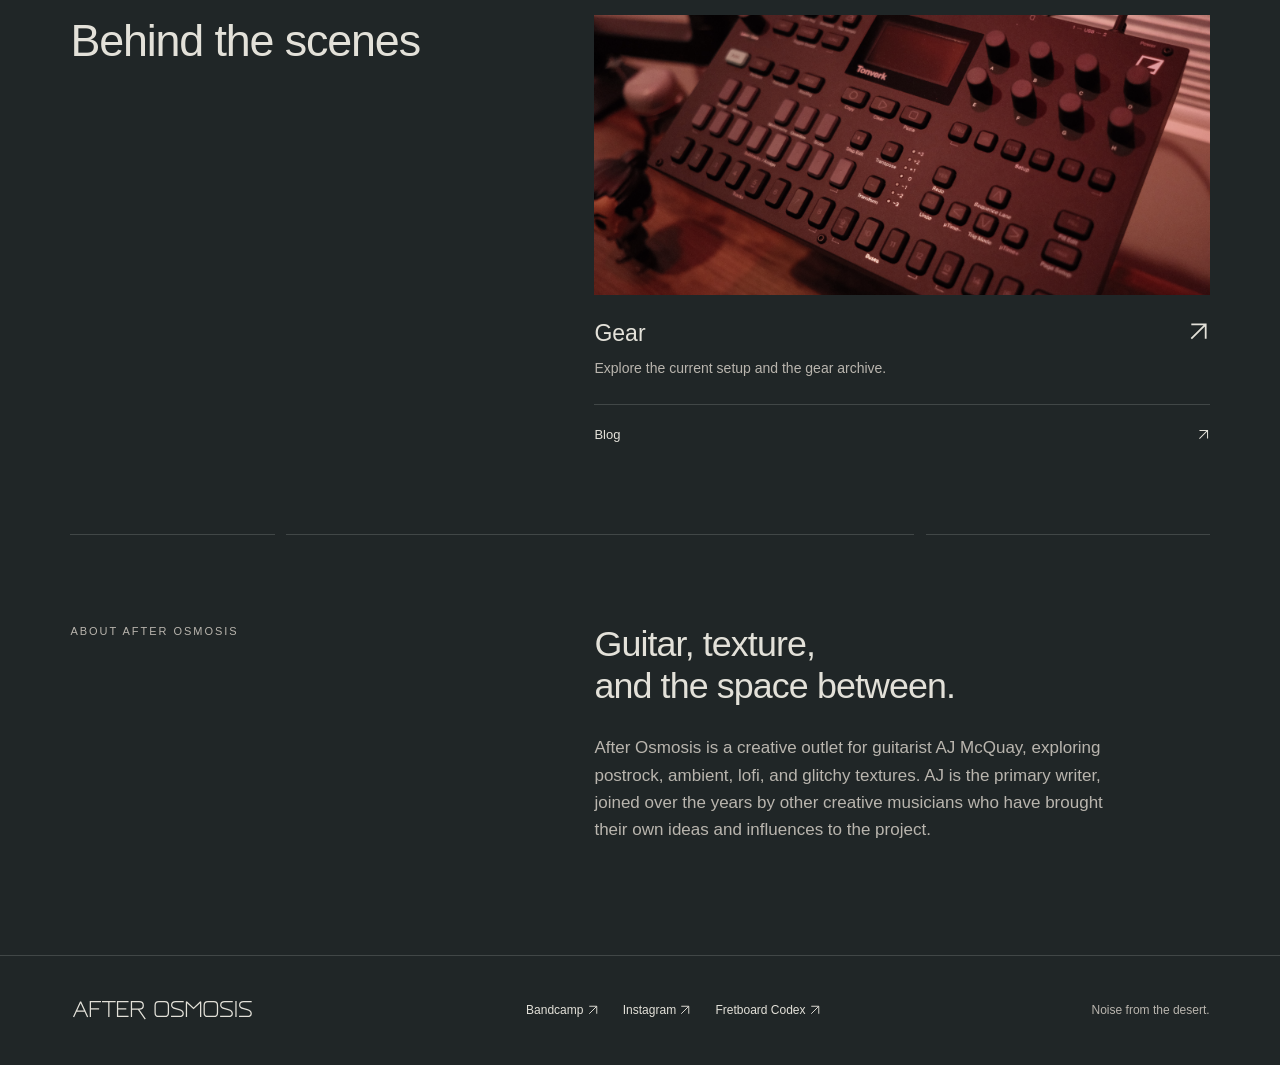
==== commit 3fdfbfe0: "Hero: replace static desert image with 24s video loop Co-Authored-By: Claude Sonnet 5.5 <noreply@ant" ====
--- a/index.html
+++ b/index.html
@@ -12,13 +12,15 @@
 <link rel="canonical" href="https://afterosmosis.com/">
 <meta property="og:title" content="After Osmosis — Noise from the desert."><meta property="og:description" content="Guitar, texture, and the space between."><meta property="og:type" content="website"><meta property="og:image" content="https://afterosmosis.com/images/og-share-card-1200x630.jpg"><meta property="og:image:width" content="1200"><meta property="og:image:height" content="630"><meta property="og:image:alt" content="After Osmosis wordmark and barcode over a desert horizon at dusk."><meta name="twitter:card" content="summary_large_image"><meta name="twitter:image" content="https://afterosmosis.com/images/og-share-card-1200x630.jpg">
 
-<link rel="stylesheet" href="redesign.css"><script src="home.js" defer></script>
+<link rel="preload" as="image" href="images/hero-poster.jpg" fetchpriority="high"><link rel="stylesheet" href="redesign.css"><script src="home.js" defer></script>
 </head>
 <body class="home">
 <a class="skip-link" href="#main">Skip to content</a>
 <div class="hero">
-<img class="hero-landscape" src="images/desert-horizon.jpg" alt="A low, illuminated building beneath a vast desert sky at dusk." fetchpriority="high" width="1672" height="941">
-<img class="hero-landscape hero-signal" src="images/desert-horizon.jpg" alt="" aria-hidden="true" width="1672" height="941">
+<video class="hero-video" autoplay muted loop playsinline preload="metadata" poster="images/hero-poster.jpg" width="1920" height="1080" aria-hidden="true" tabindex="-1">
+<source src="video/hero-loop.webm" type="video/webm">
+<source src="video/hero-loop.mp4" type="video/mp4">
+</video>
 <header class="site-header">
   <a class="site-brand" href="index.html" aria-label="After Osmosis home"><img src="images/ao-text-ivory.svg" alt="After Osmosis" width="1400" height="190"></a>
   <nav aria-label="Main navigation"><a href="player.html">Music</a><a href="gear.html">Gear</a><a href="blog.html">Blog</a></nav>
--- a/redesign.css
+++ b/redesign.css
@@ -113,16 +113,23 @@
 .hero {
   position:relative;
   isolation:isolate;
-  background:#172024
-}
-.hero-landscape {
+  overflow:hidden;
+  background:#202627 url(images/hero-poster.jpg) center / cover no-repeat
+}
+.hero-video {
   position:absolute;
   inset:0;
   width:100%;
   height:100%;
   object-fit:cover;
-  object-position:65% center;
+  object-position:62% 50%;
+  pointer-events:none;
   z-index:-2
+}
+@media (prefers-reduced-motion:reduce) {
+  .hero-video {
+    display:none
+  }
 }
 .hero:after {
   content:'';
@@ -438,9 +445,6 @@
     gap:30px;
     font-size:13px
   }
-  .hero-landscape {
-    object-position:68% center
-  }
   .hero-copy {
     padding:45px 6% 150px;
     min-height:0
@@ -551,14 +555,6 @@
   vertical-align: -0.125em;
 }
 
-/* Static signal accents echo the artwork without affecting reading or controls. */
-.hero-signal {
-  pointer-events:none;
-  clip-path:inset(17% 0 60% 0);
-  mask-image:linear-gradient(to bottom,transparent 17%,#000 17% 18%,transparent 18% 32%,#000 32% 33%,transparent 33%);
-  transform:translateX(7px);
-  opacity:.65;
-}
 .home .about,.home .section-heading {
   border-image:linear-gradient(to right,var(--hair) 0 18%,transparent 18% 19%,var(--hair) 19% 74%,transparent 74% 75%,var(--hair) 75%) 1;
 }
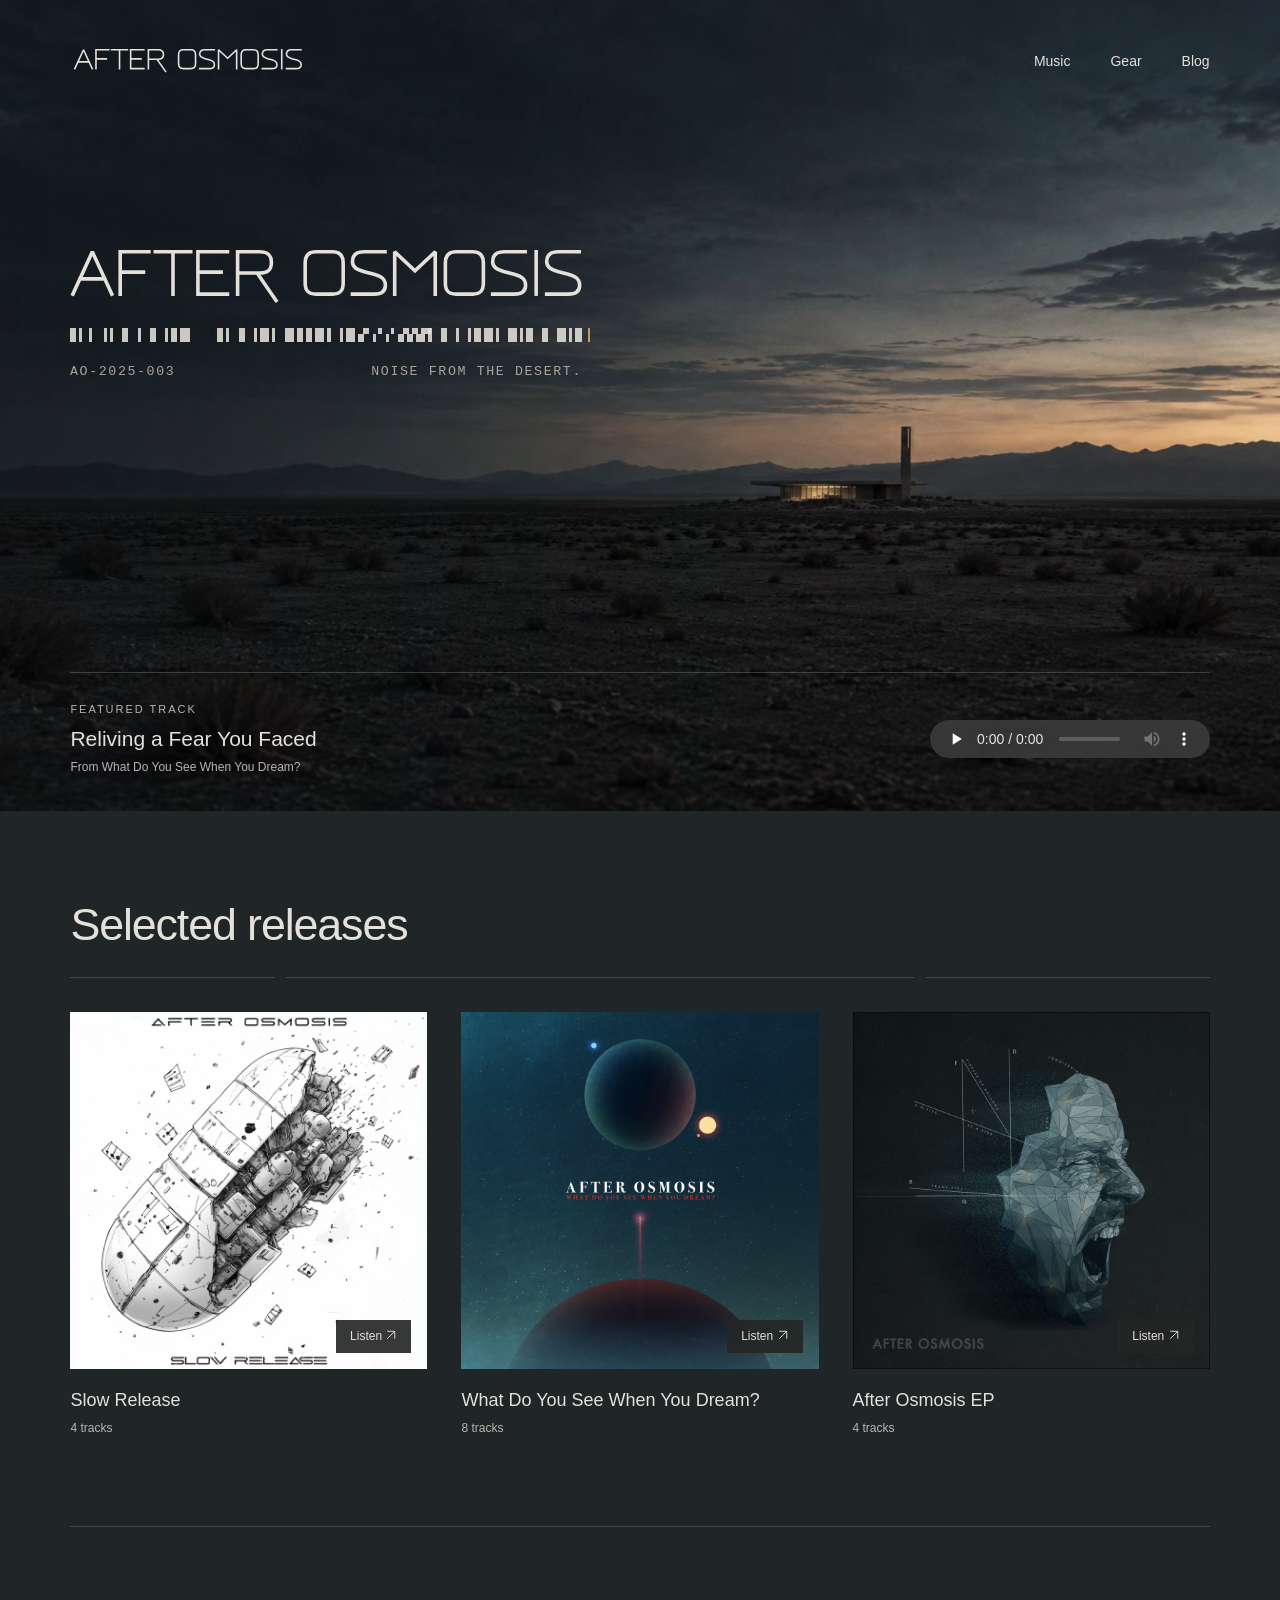
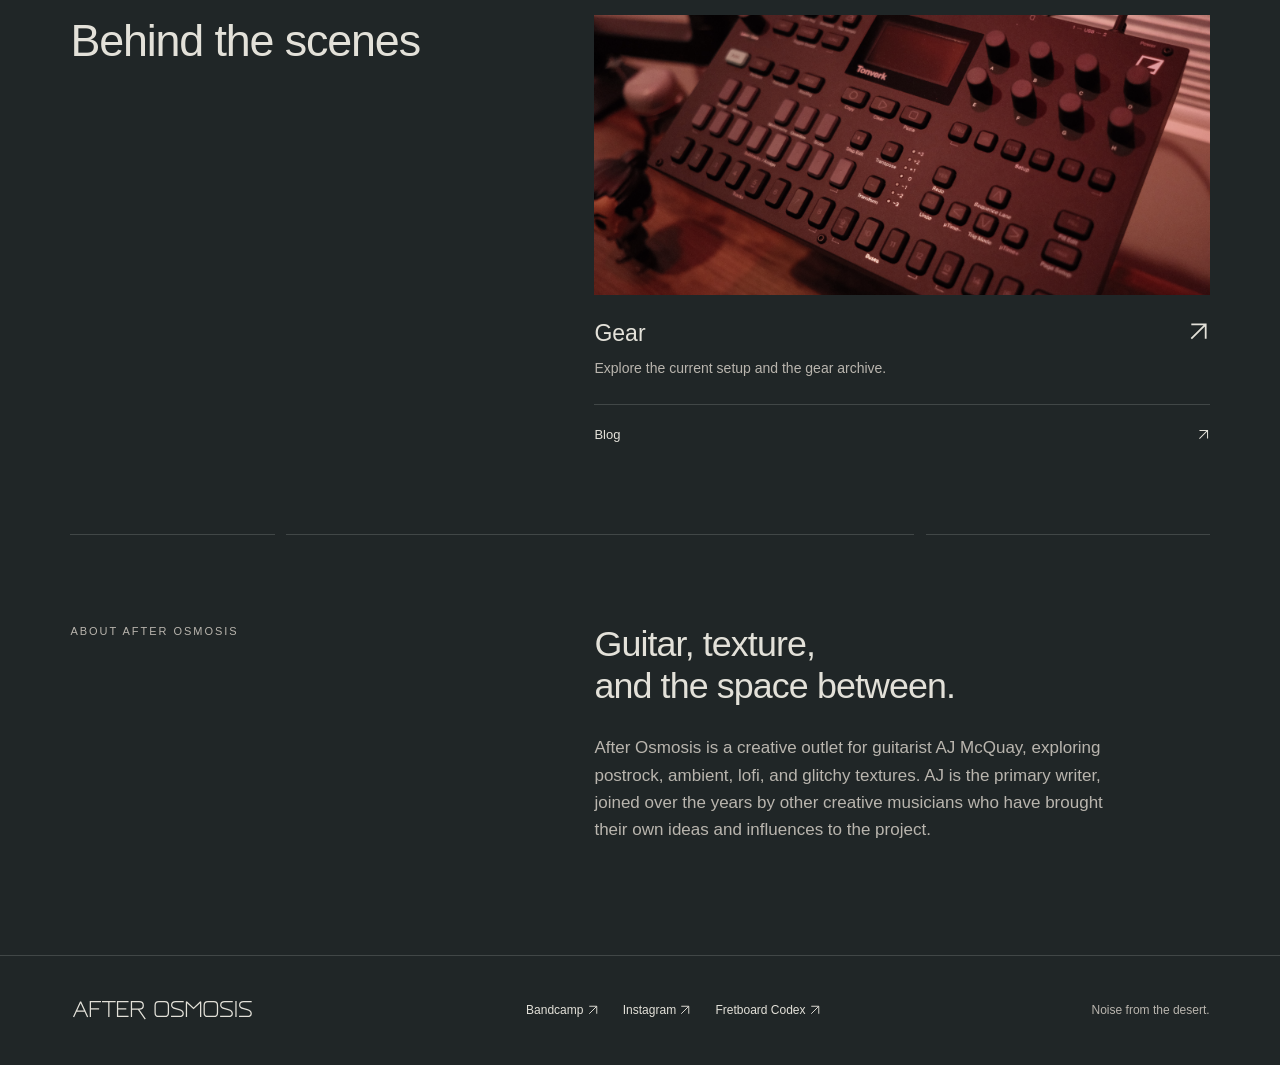
==== commit 6c8b31ad: "Hero: live-HTML lockup (wordmark, barcode strip, serial + tagline) over the loop Co-Authored-By: Cla" ====
--- a/index.html
+++ b/index.html
@@ -26,7 +26,7 @@
   <nav aria-label="Main navigation"><a href="player.html">Music</a><a href="gear.html">Gear</a><a href="blog.html">Blog</a></nav>
 </header>
 <main id="main">
-<div class="hero-copy"><h1>Noise from <span class="hero-title-ending">the desert.</span></h1></div>
+<div class="hero-copy"><div class="hero-lockup"><img class="hero-wordmark" src="images/ao-wordmark-ivory.svg" alt="After Osmosis" width="1210" height="125"><img class="hero-barcode" src="images/ao-barcode.svg" alt="" aria-hidden="true" width="1016" height="27"><div class="hero-meta"><span class="hero-serial">AO-2025-003</span><h1>Noise from the desert.</h1></div></div></div>
 </main>
 <div class="featured" id="featured"><div><p class="eyebrow">Featured track</p><h2>Reliving a Fear You Faced</h2><p class="track-release">From What Do You See When You Dream?</p></div><audio controls preload="none" aria-label="Play Reliving a Fear You Faced" src="music/wdyswyd/06-reliving-a-fear-you-faced.mp3">Your browser does not support audio. <a href="music/wdyswyd/06-reliving-a-fear-you-faced.mp3">Listen to the track</a>.</audio></div>
 </div>
--- a/redesign.css
+++ b/redesign.css
@@ -558,3 +558,57 @@
 .home .about,.home .section-heading {
   border-image:linear-gradient(to right,var(--hair) 0 18%,transparent 18% 19%,var(--hair) 19% 74%,transparent 74% 75%,var(--hair) 75%) 1;
 }
+
+/* Hero lockup: wordmark + barcode + serial/tagline, live over the video loop. */
+.hero-lockup {
+  container-type:inline-size;
+  width:clamp(270px,40vw,600px)
+}
+.hero-wordmark {
+  display:block;
+  width:100%;
+  height:auto
+}
+.hero-barcode {
+  display:block;
+  width:101.6%;
+  max-width:none;
+  height:auto;
+  margin-top:5cqw
+}
+.hero-meta {
+  display:flex;
+  justify-content:space-between;
+  align-items:baseline;
+  gap:12px;
+  margin-top:4cqw;
+  font-family:ui-monospace,"IBM Plex Mono",SFMono-Regular,Menlo,Consolas,monospace;
+  font-weight:300;
+  font-size:max(10px,2.6cqw);
+  letter-spacing:.12em;
+  line-height:1.3;
+  text-transform:uppercase;
+  color:#aaa49b
+}
+.hero .hero-meta h1 {
+  font:inherit;
+  letter-spacing:inherit;
+  line-height:inherit;
+  color:inherit;
+  margin:0;
+  text-align:right
+}
+.hero-serial {
+  white-space:nowrap
+}
+.hero-copy {
+  padding-top:clamp(70px,10vw,170px)
+}
+@media(max-width:640px) {
+  .hero-copy {
+    padding-top:96px
+  }
+  .hero-meta {
+    letter-spacing:.08em
+  }
+}
